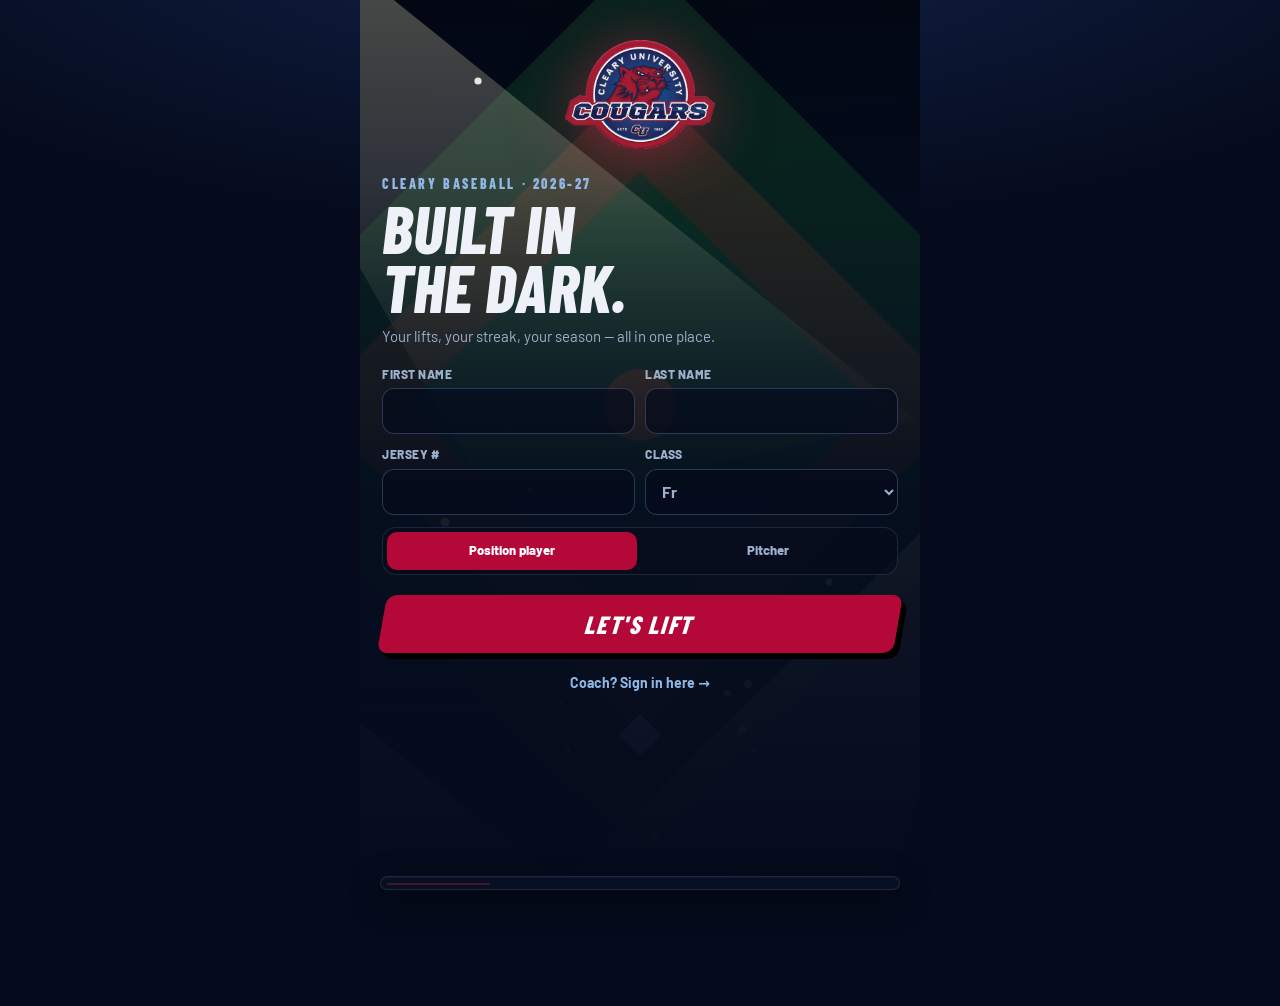
==== index.html @ 4a2410cf "Keep wall name on one line Co-Authored-By: Claude Opus 5.5 <noreply@anthropic.com> Claude-Session: h" ====
<!DOCTYPE html>
<html lang="en">
<head>
<meta charset="utf-8">
<meta name="viewport" content="width=device-width, initial-scale=1, viewport-fit=cover">
<title>Cleary Baseball · Lifting</title>
<meta name="description" content="Cleary Baseball 2026-27 lifting program: every phase, every lift, with the coach's demo videos.">
<meta name="theme-color" content="#050B1C">
<meta property="og:title" content="Cleary Baseball · 2026-27 Lifting">
<meta property="og:description" content="Every phase, every lift, with the coach's demo videos.">
<meta property="og:image" content="icons/share.png">
<link rel="manifest" href="manifest.webmanifest">
<link rel="icon" href="favicon.ico" sizes="any">
<link rel="apple-touch-icon" href="icons/apple-touch-icon.png">
<meta name="apple-mobile-web-app-capable" content="yes">
<meta name="mobile-web-app-capable" content="yes">
<meta name="apple-mobile-web-app-title" content="CU Lifting">
<meta name="apple-mobile-web-app-status-bar-style" content="black-translucent">
<link rel="preconnect" href="https://fonts.googleapis.com"><link rel="preconnect" href="https://fonts.gstatic.com" crossorigin>
<link href="https://fonts.googleapis.com/css2?family=Barlow+Condensed:ital,wght@0,600;0,700;0,800;1,700;1,800&family=Barlow:wght@500;600;700;800&family=Permanent+Marker&display=swap" rel="stylesheet">
<link rel="stylesheet" href="style.css?v=13">
</head>
<body>
<main id="main"></main>
<nav id="nav" hidden></nav>
<script src="data.js?v=13"></script>
<script src="core.js?v=13"></script>
<script src="fx.js?v=13"></script>
<script src="map.js?v=13"></script>
<script src="coach.js?v=13"></script>
<script src="gym.js?v=13"></script>
<script src="app.js?v=13"></script>
</body>
</html>
---- style.css ----
/* CU Lifting · night-game theme. Cleary navy + red, gold only for things you earned. No white backgrounds. */
:root{--bg:#050B1C;--bg2:#0A1630;--card:rgba(17,33,70,.78);--card2:rgba(27,49,95,.7);--line:rgba(140,170,230,.16);--line2:rgba(140,170,230,.28);
 --navy:#002B5C;--red:#B30838;--dkred:#7E0628;--hot:#E8274F;--gold:#F3C34A;--gold2:#E0A52E;--blue:#3A78C2;--sky:#8FB8E6;--ok:#2FB873;
 --text:#EEF2F8;--mute:#9DB0CC;--dim:#6A7FA3;--hd:"Barlow Condensed","Arial Narrow",sans-serif;--bd:Barlow,system-ui,sans-serif;--nav:76px}
*{box-sizing:border-box;-webkit-tap-highlight-color:transparent}
html{color-scheme:dark;background:var(--bg)}
body{margin:0;background:radial-gradient(120% 60% at 50% -10%,#12224A 0,var(--bg) 60%) fixed,var(--bg);color:var(--text);font:15px/1.45 var(--bd);min-height:100dvh;overscroll-behavior-y:none}
button,input,select{font:inherit;color:inherit}button{cursor:pointer;border:0;background:none;padding:0}
.ico{stroke:currentColor;fill:none;stroke-width:2;stroke-linecap:round;stroke-linejoin:round}
.map,.hscene svg,.wscene svg,.wobg svg,.tbs svg{stroke:none}
#main{max-width:560px;margin:0 auto;padding-bottom:calc(var(--nav) + 30px + env(safe-area-inset-bottom))}
.body{padding:0 16px;display:flex;flex-direction:column;gap:14px;position:relative;margin-top:-18px;z-index:2}
h1,h2,h3,h4{margin:0}
.fine{font-size:12px;color:var(--dim);margin:0}.fine.sample{text-align:center;padding:6px 0 4px}
.lead{color:var(--mute);margin:0 0 12px;font-size:14px}.lead b{color:var(--text)}.lead.dim{font-size:13px}
.linkb{color:var(--sky);font-weight:700;font-size:14px;text-align:left;padding:4px 0}.linkb.sm{font-size:13px}.linkb.danger{color:#FF6F8A;margin-top:10px}
.sec-h{display:flex;align-items:baseline;justify-content:space-between;margin-top:6px}.sec-h h2{font:800 22px var(--hd);text-transform:uppercase;letter-spacing:.5px}.sec-h small{color:var(--mute);font-weight:600}
.card{background:var(--card);border:1px solid var(--line);border-radius:18px;padding:14px;backdrop-filter:blur(8px);-webkit-backdrop-filter:blur(8px)}
.pill{display:inline-flex;align-items:center;justify-content:center;gap:6px;height:44px;padding:0 18px;border-radius:22px;background:var(--card2);border:1px solid var(--line2);font-weight:800;font-size:14px;white-space:nowrap;text-decoration:none;color:var(--text)}
.pill svg{width:18px;height:18px}.pill.gold{background:linear-gradient(180deg,#FFD976,var(--gold2));color:#1B1203;border:0;box-shadow:0 6px 18px rgba(243,195,74,.28)}
.pill.ghost{background:transparent}.pill.sm{height:34px;padding:0 13px;font-size:12.5px}.pill.wide{width:100%;margin-top:10px}
.skew{display:block;height:58px;padding:0 22px;border-radius:10px;font:italic 800 25px/1 var(--hd);letter-spacing:1.5px;text-transform:uppercase;transform:skewX(-10deg);transition:transform .1s}
.skew.white{background:#F4F6FA;color:var(--red);box-shadow:6px 6px 0 var(--dkred);flex:1}
.skew.ghostb{background:rgba(255,255,255,.12);color:#fff;font-size:17px;flex:1}
.skew.red{background:var(--red);color:#fff;box-shadow:6px 6px 0 #000;width:calc(100% - 10px);margin:8px 0}
.skew.big{width:100%;margin-top:8px;background:var(--red);color:#fff;box-shadow:6px 6px 0 #000}
.skew:active{transform:skewX(-10deg) translate(3px,3px)}
.chip{display:inline-flex;align-items:center;gap:5px;height:30px;white-space:nowrap;padding:0 11px;border-radius:15px;background:rgba(0,0,0,.32);border:1px solid rgba(255,255,255,.16);font-weight:800;font-size:12.5px}
.chip svg{width:15px;height:15px}.chip.fl{color:#FFB347}.chip.lv{color:var(--gold)}
.note{background:var(--card);border:1px solid var(--line);border-left:4px solid var(--red);border-radius:12px;padding:10px 12px;font-size:13.5px;color:var(--mute)}.note b{display:block;color:var(--text);font:700 15px var(--hd);text-transform:uppercase;letter-spacing:.4px}
.note.warn{border-left-color:var(--gold)}
/* nav */
#nav{position:fixed;left:12px;right:12px;bottom:calc(10px + env(safe-area-inset-bottom));z-index:40;display:grid;grid-template-columns:repeat(var(--n,5),1fr);max-width:520px;margin:0 auto;padding:6px;border-radius:24px;background:rgba(9,17,38,.78);backdrop-filter:blur(18px) saturate(1.3);-webkit-backdrop-filter:blur(18px) saturate(1.3);border:1px solid rgba(160,190,240,.14);box-shadow:0 10px 30px rgba(0,0,0,.55),inset 0 1px 0 rgba(255,255,255,.05)}
#nav::before{content:"";position:absolute;top:6px;bottom:6px;left:6px;width:calc((100% - 12px)/var(--n,5));transform:translateX(calc(100% * var(--i,0)));border-radius:18px;background:linear-gradient(180deg,rgba(232,39,79,.22),rgba(179,8,56,.14));border:1px solid rgba(232,39,79,.28);transition:transform .35s cubic-bezier(.3,1.3,.5,1)}
#nav button{position:relative;z-index:1;display:flex;flex-direction:column;align-items:center;gap:2px;padding:7px 0 6px;border-radius:18px;color:#7C8FB3;font-size:10.5px;font-weight:700;letter-spacing:.2px;transition:color .2s}
#nav svg{width:22px;height:22px;stroke-width:1.9;transition:transform .25s}#nav button.on{color:#fff}#nav button.on svg{color:#FF4D6D;transform:translateY(-1px)}
#nav button:active svg{transform:scale(.88)}
#nav .dot{position:absolute;top:4px;left:calc(50% + 7px);min-width:16px;height:16px;border-radius:8px;background:var(--gold);color:#1B1203;font:800 9.5px/16px var(--bd);font-style:normal;padding:0 4px;box-shadow:0 0 0 2px rgba(9,17,38,.9)}
@keyframes pulse{50%{transform:scale(1.15)}}
/* hero */
.hero{position:relative;overflow:hidden;min-height:340px;color:#fff;border-radius:0 0 28px 28px}
.hscene,.wscene,.wobg,.tbs{position:absolute;inset:0}.hscene svg,.wscene svg,.wobg svg,.tbs svg{width:100%;height:100%;display:block}
.hshade{position:absolute;inset:0;background:linear-gradient(180deg,rgba(5,11,28,.15),rgba(5,11,28,.25) 45%,rgba(5,11,28,.92))}
.hin{position:relative;padding:calc(14px + env(safe-area-inset-top)) 20px 40px;display:flex;flex-direction:column;gap:8px}
.trow{display:flex;justify-content:space-between;align-items:center}.hlogo{height:40px;filter:drop-shadow(0 2px 8px rgba(0,0,0,.6))}.hchips{display:flex;gap:6px}
.kick{margin-top:24px;font:800 14px var(--hd);letter-spacing:2.4px;text-transform:uppercase;color:#D7E0EE;text-shadow:0 1px 6px #000}
.hero h1{font:italic 800 clamp(60px,19vw,84px)/.9 var(--hd);text-transform:uppercase;letter-spacing:-.5px;text-shadow:0 4px 20px rgba(0,0,0,.6)}.hero h1.long{font-size:clamp(46px,14vw,66px)}
.hsub{font:700 16px var(--bd);color:#D7E0EE}
.hgo{display:flex;align-items:center;gap:16px;margin-top:14px;padding-left:6px}
.ring{--p:0;width:64px;height:64px;flex:none;border-radius:50%;background:conic-gradient(var(--gold) calc(var(--p)*1%),rgba(255,255,255,.22) 0);display:grid;place-items:center;position:relative;text-align:center}
.ring::before{content:"";position:absolute;inset:5px;border-radius:50%;background:#0A1630}.ring b,.ring small{position:relative;display:block}.ring b{font:800 19px/1 var(--hd)}.ring small{font:700 9px var(--bd);letter-spacing:1px;text-transform:uppercase;color:var(--mute)}
.wchips{display:flex;gap:8px}.wchip{flex:1;background:var(--card);border:1px solid var(--line);border-radius:14px;padding:9px 4px;text-align:center}
.wchip b{display:block;font:800 17px var(--hd);text-transform:uppercase}.wchip small{font-size:11.5px;color:var(--mute);font-weight:700}
.wchip.on{border-color:var(--hot);box-shadow:0 0 0 1px var(--hot),0 0 18px rgba(232,39,79,.3)}.wchip.dn small{color:var(--ok)}.wchip.ex small{color:var(--sky)}.wchip.sk{opacity:.5}
.tiles{display:grid;grid-template-columns:1fr 1.4fr;gap:10px}.tile{background:var(--card);border:1px solid var(--line);border-radius:16px;padding:12px;display:flex;flex-direction:column;gap:4px}
.tile b{font:800 30px/1 var(--hd)}.tile b.sm{font-size:20px;color:var(--gold)}.tile small{font-size:11.5px;color:var(--mute);font-weight:600}
.tile.flame{flex-direction:row;flex-wrap:wrap;align-items:center;gap:6px}.tile.flame span{color:#FF9F43;width:28px;height:28px;animation:flick 1.4s ease-in-out infinite}.tile.flame span svg{width:28px;height:28px}.tile.flame small{flex-basis:100%}
@keyframes flick{50%{transform:scale(1.1) rotate(-4deg);filter:drop-shadow(0 0 8px #FF9F43)}}
.xpbar{height:8px;border-radius:5px;background:rgba(255,255,255,.1);overflow:hidden}.xpbar i{display:block;height:100%;background:linear-gradient(90deg,var(--gold2),#FFE08A);border-radius:5px;box-shadow:0 0 10px rgba(243,195,74,.5);transition:width .8s}.xpbar.big{height:12px;margin:8px 0}
.capcall{display:flex;align-items:center;gap:14px;text-align:left;background:linear-gradient(90deg,rgba(243,195,74,.18),rgba(90,169,255,.12));border:1px solid rgba(243,195,74,.5);border-radius:18px;padding:12px 14px}
.capcall b{display:block;font:800 18px var(--hd);text-transform:uppercase;color:var(--gold)}.capcall small{color:var(--mute);font-size:12.5px}.capcall>div:nth-child(2){flex:1}.capcall svg{width:20px;height:20px;color:var(--gold)}
.mcap,.minicap{width:34px;height:54px;flex:none;position:relative;animation:bob 2.4s ease-in-out infinite}
.mcap::before,.minicap::before{content:"";position:absolute;inset:0 0 50% 0;border-radius:17px 17px 4px 4px;background:linear-gradient(110deg,rgba(160,220,255,.6),rgba(60,110,220,.4));box-shadow:inset 0 0 0 2px rgba(190,230,255,.6)}
.mcap::after,.minicap::after{content:"";position:absolute;inset:50% 0 0 0;border-radius:4px 4px 10px 10px;background:linear-gradient(180deg,#E8C273,#8a6420);box-shadow:inset 0 0 0 2px #f3d790}
@keyframes bob{50%{transform:translateY(-6px)}}
.pulse{display:flex;gap:14px;align-items:center;cursor:pointer}.pring{--p:0;width:74px;height:74px;flex:none;border-radius:50%;background:conic-gradient(var(--ok) calc(var(--p)*1%),rgba(255,255,255,.1) 0);display:grid;place-items:center;position:relative;text-align:center}
.pring::before{content:"";position:absolute;inset:6px;border-radius:50%;background:#0C1A38}.pring b,.pring small{position:relative;display:block}.pring b{font:800 26px/1 var(--hd)}.pring small{font-size:11px;color:var(--mute);font-weight:700}
.pt{flex:1;min-width:0}.pt>b{display:block;font:800 18px var(--hd);text-transform:uppercase}.pt>small{color:var(--mute);font-size:12px}
.squad{display:grid;gap:5px;margin-top:8px}.sqr{display:grid;grid-template-columns:62px 1fr 36px;gap:8px;align-items:center;font-size:12px;font-weight:700;color:var(--mute)}.sqr.mine{color:#fff}
.sqb{height:8px;border-radius:5px;background:rgba(255,255,255,.08);overflow:hidden}.sqb i{display:block;height:100%;background:var(--blue)}.sqr.mine .sqb i{background:var(--hot)}.sqr em{font-style:normal;text-align:right}
.sqn{display:block;font-size:11.5px;color:var(--gold);margin-top:5px;font-weight:700}
.why{background:linear-gradient(120deg,rgba(0,43,92,.75),rgba(27,84,133,.35));}.why b{font:800 16px var(--hd);text-transform:uppercase;letter-spacing:.4px}.why p{margin:4px 0 0;color:#C9D6EA;font-size:13.5px}
.install{display:flex;gap:12px;align-items:center}.install img{width:44px;height:44px;border-radius:11px}.install>div:nth-child(2){flex:1}.install b{display:block;font-size:14px}.install small{color:var(--mute);font-size:12px}.install .ib{display:flex;flex-direction:column;gap:6px}
/* feed */
.feed{display:flex;flex-direction:column;gap:8px}.fi{display:grid;grid-template-columns:38px 1fr;gap:10px;background:var(--card);border:1px solid var(--line);border-radius:14px;padding:10px 12px}
.fi.me{border-color:rgba(232,39,79,.5)}.fic{width:38px;height:38px;border-radius:11px;background:var(--card2);display:grid;place-items:center;font:800 15px var(--hd);color:var(--gold)}.fi.pr .fic{background:var(--red);color:#fff}
.fit{font-size:13.5px;color:#C9D6EA;line-height:1.35}.fit b{color:#fff}.fit em{font-style:normal;font:800 16px var(--hd);color:var(--gold)}.fit .up{color:var(--ok);font-weight:800;font-size:12px}.fit small{display:block;color:var(--dim);font-size:11px;margin-top:2px}
.daps{grid-column:2;display:flex;gap:6px}.daps button{display:flex;align-items:center;gap:4px;height:28px;padding:0 9px;border-radius:14px;background:rgba(255,255,255,.06);border:1px solid var(--line);font-size:14px}
.daps button i{font-style:normal;font-size:11.5px;font-weight:800;color:var(--mute)}.daps button.on{background:rgba(232,39,79,.22);border-color:var(--hot)}.daps button.on i{color:#fff}
/* overlays */
.ov{position:fixed;inset:0;z-index:100;background:rgba(2,6,16,.72);backdrop-filter:blur(5px);-webkit-backdrop-filter:blur(5px);display:flex;opacity:0;transition:opacity .25s}
.ov.on{opacity:1}.ov.bottom{align-items:flex-end;justify-content:center}.ov.center{align-items:center;justify-content:center;padding:20px;flex-direction:column}
.sheet{width:100%;max-width:560px;max-height:88dvh;display:flex;flex-direction:column;background:linear-gradient(180deg,#132650,#0A1630);border:1px solid var(--line2);border-bottom:0;border-radius:22px 22px 0 0;transform:translateY(30px);transition:transform .3s cubic-bezier(.2,1,.3,1)}
.ov.on .sheet{transform:none}.sheet.tall{max-height:94dvh}.sh{display:flex;align-items:center;justify-content:space-between;padding:16px 18px 12px;border-bottom:2px solid var(--red)}
.sh b{font:800 21px var(--hd);text-transform:uppercase;letter-spacing:.5px}.sh .x{width:34px;height:34px;border-radius:17px;background:rgba(255,255,255,.1);font-weight:800}
.sb{overflow-y:auto;padding:16px 18px calc(24px + env(safe-area-inset-bottom))}
.btn2{display:grid;grid-template-columns:1fr 1fr;gap:10px;margin:6px 0 12px}.btn2 .pill{height:52px;white-space:normal;line-height:1.1;text-align:center}
.btn3{display:flex;gap:8px;justify-content:center;margin:12px 0 6px}
.toast{position:fixed;left:50%;bottom:calc(var(--nav) + 26px + env(safe-area-inset-bottom));transform:translateX(-50%);z-index:200;background:#F4F6FA;color:#0A1630;padding:11px 18px;border-radius:24px;font-weight:700;font-size:14px;box-shadow:0 10px 30px rgba(0,0,0,.5);animation:tin .3s;max-width:92vw;text-align:center}
.woopen .toast{bottom:110px}.toast.out{opacity:0;transition:opacity .3s}.toast u{color:var(--red);cursor:pointer}
@keyframes tin{from{opacity:0;transform:translate(-50%,14px)}}
.fly{position:fixed;z-index:210;pointer-events:none;transform:translate(-50%,-50%);font:800 15px var(--hd);color:var(--gold);text-shadow:0 2px 8px #000;animation:fly 1.2s ease-out forwards}.fly.gold{font-size:20px}
@keyframes fly{0%{opacity:0;transform:translate(-50%,-20%) scale(.6)}20%{opacity:1;transform:translate(-50%,-90%) scale(1.2)}100%{opacity:0;transform:translate(-50%,-260%)}}
.conf{position:fixed;inset:0;pointer-events:none;overflow:hidden;z-index:300}.conf i{position:absolute;top:-20px;width:9px;height:15px;border-radius:2px;animation:fall linear forwards}
@keyframes fall{to{top:110%;transform:rotate(720deg)}}
/* welcome */
.welcome{position:relative;min-height:100dvh;padding:calc(30px + env(safe-area-inset-top)) 22px 30px;display:flex;flex-direction:column;overflow:hidden}
.wscene{opacity:.9}.welcome::after{content:"";position:absolute;inset:0;background:linear-gradient(180deg,rgba(5,11,28,0) 20%,rgba(5,11,28,.85) 55%,var(--bg));z-index:0}
.welcome>*:not(.wscene){position:relative;z-index:1}.wlogo{width:150px;margin:10px auto 0;filter:drop-shadow(0 6px 30px rgba(232,39,79,.5));animation:rise .9s cubic-bezier(.2,1.4,.4,1)}
@keyframes rise{from{opacity:0;transform:translateY(30px) scale(.8)}}
.wkick{margin-top:26px;font:800 14px var(--hd);letter-spacing:2.6px;text-transform:uppercase;color:var(--sky)}
.welcome h1{font:italic 800 66px/.9 var(--hd);text-transform:uppercase;margin-top:6px}.wp{color:var(--mute);margin:10px 0 18px}
.wform{display:flex;flex-direction:column;gap:12px}.frow{display:grid;grid-template-columns:1fr 1fr;gap:10px}
.wform label,.frow label,.sb label{display:flex;flex-direction:column;gap:5px;font-size:12px;font-weight:800;color:var(--mute);text-transform:uppercase;letter-spacing:.5px}
input,select{height:46px;border-radius:12px;border:1px solid var(--line2);background:rgba(5,11,28,.7);padding:0 12px;font-size:16px;font-weight:700;width:100%}
input:focus,select:focus{outline:none;border-color:var(--sky);box-shadow:0 0 0 3px rgba(143,184,230,.2)}
.seg{display:flex;gap:6px;background:rgba(5,11,28,.6);border:1px solid var(--line);border-radius:14px;padding:4px}.seg button{flex:1;height:38px;border-radius:10px;font-weight:800;font-size:13px;color:var(--mute)}.seg button.on{background:var(--red);color:#fff}
.hello{text-align:center}.hello small{font:800 16px var(--hd);letter-spacing:3px;text-transform:uppercase;color:var(--sky)}.hello b{display:block;font:italic 800 76px/.9 var(--hd);text-transform:uppercase;margin:8px 0;animation:rise .7s cubic-bezier(.2,1.4,.4,1)}.hello span{color:var(--mute);font-weight:700}
/* topbar */
.tbar{position:relative;height:150px;overflow:hidden;border-radius:0 0 26px 26px}.tbar::after{content:"";position:absolute;inset:0;background:linear-gradient(180deg,rgba(5,11,28,.2),rgba(5,11,28,.9))}
.tbi{position:absolute;left:18px;right:18px;bottom:30px;z-index:1;display:flex;align-items:center;gap:12px}.tbi img{height:36px}.tbi b{display:block;font:italic 800 34px/1 var(--hd);text-transform:uppercase}.tbi small{color:#C9D6EA;font-weight:600;font-size:13px}
/* workout */
#wo[hidden]{display:none}#wo{position:fixed;inset:0;z-index:60;background:var(--bg);display:flex;flex-direction:column;opacity:0;transform:translateY(20px);transition:opacity .25s,transform .3s}#wo.on{opacity:1;transform:none}
.woopen{overflow:hidden}.wobg{opacity:.32;pointer-events:none}.wobg::after{content:"";position:absolute;inset:0;background:linear-gradient(180deg,rgba(5,11,28,.3),var(--bg) 70%)}
.woh{position:relative;display:flex;align-items:center;gap:8px;padding:calc(10px + env(safe-area-inset-top)) 12px 8px}
.ib{width:40px;height:40px;border-radius:13px;background:rgba(255,255,255,.08);border:1px solid var(--line);display:grid;place-items:center;flex:none}.ib svg{width:20px;height:20px}.ib.on{background:var(--red);border-color:var(--red)}
.walkbtn{color:var(--gold)}.walkbtn.on{background:var(--gold);color:#1B1203;animation:pulse 1s infinite}
.wot{flex:1;min-width:0}.wot small{display:block;font-size:11px;color:var(--mute);font-weight:700;text-transform:uppercase;letter-spacing:1px}.wot b{font:800 21px/1 var(--hd);text-transform:uppercase}
.segs{position:relative;display:flex;gap:5px;padding:2px 12px 8px;overflow-x:auto;scrollbar-width:none}.segs::-webkit-scrollbar{display:none}
.sg{flex:1 0 auto;min-width:34px;height:30px;border-radius:8px;background:rgba(255,255,255,.07);border:1px solid var(--line);font:800 14px var(--hd);color:var(--mute)}
.sg.dn{background:rgba(47,184,115,.2);border-color:rgba(47,184,115,.6);color:#7FE0A8}.sg.on{background:var(--red);border-color:var(--red);color:#fff}
.ghost{position:relative;padding:0 14px 8px}.gbar{position:relative;height:8px;border-radius:5px;background:rgba(255,255,255,.08)}.gbar i{display:block;height:100%;border-radius:5px;background:linear-gradient(90deg,var(--red),var(--hot));transition:width .5s}
.gm{position:absolute;top:-4px;width:3px;height:16px;background:#fff;border-radius:2px;transform:translateX(-3px);opacity:.6}.ghost small{display:block;font-size:11.5px;color:var(--mute);margin-top:5px}.ghost b{color:#fff}.ghost em{color:var(--ok);font-style:normal;font-weight:800}
.wob{position:relative;flex:1;overflow-y:auto;padding:4px 12px;-webkit-overflow-scrolling:touch}
.stp{background:rgba(12,26,56,.82);border:1px solid var(--line);border-radius:20px;padding:14px 12px;margin-bottom:14px;animation:stpin .3s ease}@keyframes stpin{from{opacity:0;transform:translateX(16px)}}
.stp.bdone{border-color:rgba(47,184,115,.5)}
.sth{display:flex;align-items:center;gap:10px;margin-bottom:8px}.sth>div:nth-child(2){flex:1;min-width:0}.sth b{display:block;font:800 21px/1.05 var(--hd);text-transform:uppercase}.sth small{color:var(--mute);font-size:12.5px}
.let{width:38px;height:38px;border-radius:11px;background:var(--red);display:grid;place-items:center;font:800 22px var(--hd);flex:none}.let.w{background:var(--blue)}.let.r{background:#2A6B5A}
.wul{display:flex;flex-direction:column}.wur{display:flex;align-items:center;gap:10px;padding:9px 2px;border-top:1px solid var(--line)}.wur:first-child{border-top:0}
.wn{flex:1;min-width:0;cursor:pointer}.wn b{font-size:14.5px;font-weight:700}.wn small{display:block;color:var(--mute);font-size:12px}.rx{color:var(--sky);font-weight:700;font-size:12.5px;white-space:nowrap}
.cb{width:30px;height:30px;border-radius:9px;border:2px solid #34508A;display:grid;place-items:center;color:transparent;flex:none}.cb svg{width:18px;height:18px;stroke-width:3}
.wur.on .cb{background:var(--ok);border-color:var(--ok);color:#fff}.wur.on .wn b{color:var(--dim);text-decoration:line-through}
.vb{width:36px;height:36px;border-radius:10px;background:var(--gold);color:#1B1203;display:grid;place-items:center;flex:none;text-decoration:none;font-size:16px}.vb svg{width:15px;height:15px}.vb.ph{background:var(--card2);color:#fff}
.hint{font-size:12.5px;color:var(--sky);font-weight:700;background:rgba(58,120,194,.14);border-radius:10px;padding:7px 10px;margin:6px 0}
.amrap{display:grid;grid-template-columns:1fr auto;gap:8px 10px;align-items:center;background:rgba(243,195,74,.08);border:1px solid rgba(243,195,74,.3);border-radius:12px;padding:10px;margin:6px 0}.amrap b{display:block;color:var(--gold);font:800 16px var(--hd);text-transform:uppercase}.amrap small{color:var(--mute);font-size:12px}
.amrap label{grid-column:1/-1;flex-direction:row;align-items:center;gap:10px}.amrap input{width:90px;height:40px;text-align:center}
.ex{position:relative;padding:12px 2px;border-top:1px solid var(--line);overflow:hidden}.ex:first-of-type{border-top:0}.ex.orx{border-top:1px dashed #34508A}
.orl{text-align:center;font:800 13px var(--hd);letter-spacing:2px;color:var(--gold);margin:-4px 0 6px}
.exh{display:flex;gap:8px;align-items:flex-start}.tag{font:800 15px var(--hd);color:var(--hot);min-width:26px;padding-top:2px}.nm{flex:1;font-weight:800;font-size:16px;line-height:1.2}.nm small{display:block;font:700 15px var(--hd);color:var(--sky);margin-top:2px;letter-spacing:.2px}
.exb{display:flex;gap:6px}
.ld,.cue,.opt,.wk{font-size:12.5px;margin:6px 0 0 34px}.ld{color:var(--mute)}.ld b{color:var(--text)}.cue{color:#FF8AA0;font-weight:700}.opt{color:var(--mute)}.opt b{color:#FF8AA0}
.wk{font-weight:700;background:rgba(243,195,74,.12);color:var(--gold);border-radius:8px;padding:5px 9px}
.vars{display:flex;flex-wrap:wrap;gap:6px;margin:8px 0 0 34px;align-items:center}.vars small{flex-basis:100%;font-size:11.5px;color:var(--mute);font-weight:700}
.vars button{height:30px;padding:0 11px;border-radius:15px;border:1px solid var(--line2);font-size:12.5px;font-weight:700}.vars button.on{background:var(--blue);border-color:var(--blue)}
.sets{display:grid;gap:6px;margin:10px 0 0 34px}
.srow{display:grid;grid-template-columns:46px 1fr auto 44px;align-items:center;gap:8px;padding:5px 5px 5px 9px;border-radius:12px;background:rgba(27,49,95,.55);border:1px solid transparent;transition:background .2s}
.srow.done{background:rgba(47,184,115,.15);border-color:rgba(47,184,115,.5)}.srow.warm .sl{color:var(--gold)}.srow.optset{border:1px dashed #34508A;background:transparent}
.sl{font:800 12px var(--bd);color:var(--mute);text-transform:uppercase}.sl i{display:block;font:600 9.5px var(--bd);font-style:normal;text-transform:none;color:var(--dim)}
.tg{font:800 17px/1 var(--hd);white-space:nowrap;overflow:hidden;text-overflow:ellipsis}.tg small{display:block;font:600 10.5px/1.15 var(--bd);color:var(--dim);margin-top:2px;white-space:normal}
.ins{display:flex;gap:5px;align-items:center}.f{position:relative;display:block}.f input{width:74px;height:42px;padding:0 20px 0 6px;text-align:center;font-size:17px;border-radius:10px}
.f span{position:absolute;right:7px;top:50%;transform:translateY(-50%);font-size:10.5px;color:var(--dim);pointer-events:none;font-weight:700}.f.reps input{width:56px;padding:0 4px}
.f input::placeholder{color:#5D73A0;font-weight:600;font-size:14px}
.tbtn{width:36px;height:42px;border-radius:10px;background:var(--gold);color:#1B1203;font-weight:800}
.ck{width:44px;height:44px;border-radius:12px;border:2px solid #34508A;display:grid;place-items:center;color:transparent;justify-self:end;transition:transform .1s}.ck svg{width:24px;height:24px;stroke-width:3}
.ck:active{transform:scale(.9)}.srow.done .ck{background:var(--ok);border-color:var(--ok);color:#fff;animation:ckpop .35s cubic-bezier(.2,1.8,.4,1)}@keyframes ckpop{from{transform:scale(.6)}}
.sug{grid-column:2/-1;font-size:11.5px;color:var(--mute);margin-top:-1px}.sug b{color:#fff}.tryb{height:24px;padding:0 9px;border-radius:12px;background:rgba(243,195,74,.18);color:var(--gold);font-weight:800;font-size:11.5px;border:1px solid rgba(243,195,74,.5)}.tryb.ghost{background:transparent;color:var(--sky);border-color:var(--line2)}
.exf{display:flex;gap:10px;align-items:center;margin:8px 0 0 34px}.note-in{height:36px;font-size:13px;font-weight:500;border-style:dashed;flex:1}
.hurt{margin:10px 0 0 34px;font-size:13px;color:var(--sky);background:rgba(58,120,194,.14);border-radius:10px;padding:8px 10px}
.bigstamp{position:absolute;left:50%;top:50%;z-index:3;pointer-events:none;transform:translate(-50%,-50%) rotate(-13deg);font:800 clamp(56px,18vw,96px)/1 var(--hd);letter-spacing:6px;color:rgba(47,184,115,.95);border:7px solid rgba(47,184,115,.95);border-radius:16px;padding:4px 24px 8px;animation:slam .6s cubic-bezier(.2,1.5,.4,1);transition:opacity .6s,color .6s,border-color .6s}
.bigstamp.rest{color:rgba(47,184,115,.25);border-color:rgba(47,184,115,.25)}
.ex.exdone:not(:has(.bigstamp))::after{content:"DONE";position:absolute;right:6px;top:8px;font:800 13px var(--hd);letter-spacing:2px;color:var(--ok);border:2px solid var(--ok);border-radius:5px;padding:0 6px;transform:rotate(-8deg)}
@keyframes slam{0%{transform:translate(-50%,-50%) rotate(-13deg) scale(3);opacity:0}45%{transform:translate(-50%,-50%) rotate(-13deg) scale(.92);opacity:1}100%{transform:translate(-50%,-50%) rotate(-13deg) scale(1)}}
.wonav{display:flex;justify-content:space-between;gap:10px;margin:4px 0 14px}.wonav .pill.gold{flex:1;max-width:72%}
.fin{text-align:center;padding:26px 16px}.fin-big{font:italic 800 96px/1 var(--hd)}.fin-big small{font-size:40px}.fin p{color:var(--mute)}
#rest{position:absolute;left:10px;right:10px;bottom:calc(10px + env(safe-area-inset-bottom));z-index:5}
.restbar{display:flex;align-items:center;gap:8px;background:linear-gradient(90deg,var(--red),#8B0630);border-radius:18px;padding:9px 10px;box-shadow:0 10px 30px rgba(0,0,0,.5);animation:restin .3s}@keyframes restin{from{opacity:0;transform:translateY(14px)}}
.restbar.go{background:linear-gradient(90deg,#1E8A55,var(--ok));animation:pulse 1s infinite}
.rring{--p:100;width:54px;height:54px;flex:none;border-radius:50%;background:conic-gradient(#fff calc(var(--p)*1%),rgba(255,255,255,.25) 0);display:grid;place-items:center;position:relative}
.rring::before{content:"";position:absolute;inset:4px;border-radius:50%;background:#6B0424}.restbar.go .rring::before{background:#1E8A55}.rring b{position:relative;font:800 17px var(--hd);font-variant-numeric:tabular-nums}
.rl{flex:1}.rl b{display:block;font:800 16px var(--hd);text-transform:uppercase}.rl small{font-size:11px;opacity:.8}
.restbar button{height:38px;padding:0 10px;border-radius:10px;background:rgba(255,255,255,.16);font-weight:800;font-size:13px}
/* PR + celebrations */
.prov{background:radial-gradient(circle at 50% 45%,rgba(0,43,92,.92),rgba(2,6,16,.96) 70%)}
.prburst{position:relative;text-align:center;display:flex;flex-direction:column;align-items:center;gap:4px;animation:rise .6s cubic-bezier(.2,1.5,.4,1)}
.prrays{position:absolute;left:50%;top:80px;width:560px;height:560px;margin:-280px 0 0 -280px;background:repeating-conic-gradient(from 0deg,rgba(243,195,74,.2) 0 8deg,transparent 8deg 20deg);border-radius:50%;-webkit-mask:radial-gradient(circle,#000,transparent 65%);mask:radial-gradient(circle,#000,transparent 65%);animation:spin 14s linear infinite;z-index:-1}
@keyframes spin{to{transform:rotate(360deg)}}
.prburst img{width:210px;filter:drop-shadow(0 0 30px rgba(232,39,79,.7))}.prtxt{margin-top:-70px;margin-left:150px;font:italic 800 110px/1 var(--hd);color:#fff;-webkit-text-stroke:9px var(--red);paint-order:stroke fill;text-shadow:0 7px 0 #001A3D;transform:rotate(-9deg)}
.prl{font:800 20px var(--hd);letter-spacing:3px;text-transform:uppercase;color:#FF8AA0;margin-top:10px}.prn{font-weight:800;font-size:17px}.prw{font:italic 800 64px/1 var(--hd);color:var(--gold)}.prw small{font-size:26px}.pru{color:var(--ok);font-weight:800;margin-bottom:12px}
.prburst .pill{width:220px;margin-top:6px}
.lights{background:#01030A}.stadium{position:relative;width:100%;max-width:440px;height:100%;max-height:760px;display:flex;align-items:flex-end;justify-content:center}
.beams{position:absolute;inset:0;background:radial-gradient(60% 40% at 12% 12%,rgba(255,246,208,.35),transparent 70%),radial-gradient(60% 40% at 88% 12%,rgba(255,246,208,.35),transparent 70%);opacity:0;animation:beams .3s 1.1s forwards}
@keyframes beams{to{opacity:1}}
.tower{position:absolute;top:4%;display:flex;flex-direction:column;align-items:center}.t0{left:2%}.t1{left:24%;top:10%;transform:scale(.7)}.t2{right:24%;top:10%;transform:scale(.7)}.t3{right:2%}
.bank{display:grid;grid-template-columns:repeat(4,16px);gap:5px;padding:7px;background:#121A30;border-radius:6px;border:1px solid #26324F}.bank i{width:16px;height:16px;border-radius:50%;background:#2A3350;animation:bulb .9s steps(1) forwards}
.bank i:nth-child(3n){animation-delay:.25s}.bank i:nth-child(3n+1){animation-delay:.55s}.bank i:nth-child(3n+2){animation-delay:.8s}
@keyframes bulb{0%{background:#2A3350}30%{background:#FFF6D0;box-shadow:0 0 14px #FFF6D0}45%{background:#2A3350;box-shadow:none}70%,100%{background:#FFF9E4;box-shadow:0 0 18px 3px #FFF6D0}}
.pole{width:7px;height:180px;background:linear-gradient(180deg,#2A3350,#0A1020)}
.sboard{position:relative;width:100%;margin-bottom:6%;background:#0B1226;border:3px solid #26324F;border-radius:16px;padding:16px;box-shadow:0 0 0 6px #050912,0 30px 60px rgba(0,0,0,.6);opacity:0;transform:translateY(40px);animation:sbin .6s 1.2s cubic-bezier(.2,1.3,.4,1) forwards}
@keyframes sbin{to{opacity:1;transform:none}}
.sbh{text-align:center;font:800 26px var(--hd);letter-spacing:4px;color:var(--gold)}.sbh span{color:var(--hot)}
.sbrow{display:grid;grid-template-columns:repeat(3,1fr);gap:8px;margin-top:12px}.sbrow.two{grid-template-columns:1fr 1fr}
.sbrow div{background:#050A18;border:1px solid #1D2A4A;border-radius:10px;padding:10px 4px;text-align:center}.sbrow b{display:block;font:800 30px/1 var(--hd);color:#FFE08A;text-shadow:0 0 12px rgba(255,224,138,.6);font-variant-numeric:tabular-nums}
.sbrow span{font-size:11px;color:var(--mute);font-weight:700;text-transform:uppercase;letter-spacing:.5px}.sbghost{text-align:center;margin-top:10px;font-weight:800;color:var(--ok)}.sbghost.short{color:#FF8AA0}
.sbbtns{display:grid;grid-template-columns:1fr 1fr;gap:10px;margin-top:14px}
.lvup{text-align:center;position:relative;padding:40px}.lvring{position:absolute;inset:0;margin:auto;width:220px;height:220px;border-radius:50%;border:4px solid var(--gold);box-shadow:0 0 40px var(--gold);animation:lvr 1.4s ease-out infinite}
@keyframes lvr{from{transform:scale(.5);opacity:1}to{transform:scale(1.4);opacity:0}}
.lvup small{display:block;font:800 18px var(--hd);letter-spacing:3px;text-transform:uppercase;color:var(--sky)}.lvup b{display:block;font:italic 800 60px/1 var(--hd);text-transform:uppercase;color:var(--gold);margin:10px 0 20px;animation:rise .6s cubic-bezier(.2,1.5,.4,1)}
.hold{text-align:center;display:flex;flex-direction:column;gap:12px;align-items:center}.hring{width:220px;height:220px;border-radius:50%;border:6px solid var(--gold);display:flex;flex-direction:column;justify-content:center;box-shadow:0 0 40px rgba(243,195,74,.3)}
.hring b{font:800 88px/1 var(--hd);font-variant-numeric:tabular-nums}.hring small{color:var(--mute);font-weight:700}.hold .pill{width:220px}
.cineov{background:radial-gradient(circle at 50% 40%,#3A2A08,#020610 70%)}.cine{position:relative;text-align:center;max-width:380px}
.crays{position:absolute;left:50%;top:60px;width:600px;height:600px;margin:-300px 0 0 -300px;background:repeating-conic-gradient(rgba(243,195,74,.25) 0 6deg,transparent 6deg 15deg);border-radius:50%;-webkit-mask:radial-gradient(circle,#000,transparent 65%);mask:radial-gradient(circle,#000,transparent 65%);animation:spin 16s linear infinite;z-index:-1}
.ctro{width:130px;height:130px;margin:0 auto;color:var(--gold);animation:rise 1s cubic-bezier(.2,1.5,.4,1)}.ctro svg{width:130px;height:130px;stroke-width:1.6;filter:drop-shadow(0 0 20px var(--gold))}
.cine small{font:800 16px var(--hd);letter-spacing:3px;text-transform:uppercase;color:var(--sky)}.cine h2{font:italic 800 48px/1 var(--hd);text-transform:uppercase;color:var(--gold);margin:6px 0}.cine p{color:#D7E0EE}
.cedi{background:rgba(243,195,74,.12);border:1px solid rgba(243,195,74,.5);border-radius:12px;padding:10px;margin:12px 0;color:var(--gold)}
/* map */
.v-season{padding-bottom:0!important}
.maphud{position:sticky;top:0;z-index:5;display:flex;gap:14px;align-items:center;padding:calc(10px + env(safe-area-inset-top)) 16px 12px;background:linear-gradient(180deg,rgba(5,11,28,.97) 70%,rgba(5,11,28,0))}
.maphud small{display:block;font-size:11px;color:var(--mute);font-weight:700;text-transform:uppercase;letter-spacing:1px}.maphud b{font:800 22px/1 var(--hd);text-transform:uppercase}.mh2{flex:1}
.mbar{height:10px;border-radius:5px;background:rgba(255,255,255,.1);overflow:hidden;margin-bottom:5px}.mbar i{display:block;height:100%;background:linear-gradient(90deg,#E0884A,var(--gold),var(--hot),#9B7BFF);border-radius:5px}
#mapscroll{height:calc(100dvh - 72px - var(--nav) - env(safe-area-inset-bottom) - env(safe-area-inset-top));overflow-y:auto;margin-top:-10px;-webkit-overflow-scrolling:touch}
.map{display:block;width:100%;height:auto}
.road,.roadedge,.roadline,.lit,.litflow,.aur,.mring,.halo,.pprog{fill:none}.road{stroke:#0A1222;stroke-width:26}.roadedge{stroke:rgba(255,255,255,.12);stroke-width:30;stroke-dasharray:1 0;opacity:.5;mix-blend-mode:overlay}.roadline{stroke:rgba(255,255,255,.22);stroke-width:2;stroke-dasharray:6 10}
.lit{stroke:var(--gold);stroke-width:8;filter:url(#glow)}.litflow{stroke:#FFF3C4;stroke-width:2;stroke-dasharray:2 8;animation:flow 1.6s linear infinite}@keyframes flow{to{stroke-dashoffset:-20}}
.star{animation:tw 3s ease-in-out infinite;animation-delay:var(--d)}@keyframes tw{50%{opacity:.15}}
.leaf{animation:leaf 9s linear infinite;animation-delay:var(--d)}@keyframes leaf{from{transform:translate(var(--x),var(--y0)) rotate(0)}to{transform:translate(calc(var(--x) + 60px),var(--y1)) rotate(540deg)}}
.flake{animation:snow var(--dur) linear infinite;animation-delay:var(--d)}@keyframes snow{from{transform:translate(var(--x),var(--y0))}to{transform:translate(calc(var(--x) - 30px),var(--y1))}}
.aur{animation:aur 6s ease-in-out infinite alternate}.a2{animation-delay:-3s}@keyframes aur{from{opacity:.15;transform:translateX(-10px)}to{opacity:.45;transform:translateX(10px)}}
.bolt{opacity:0;animation:bolt 7s infinite}.b1{animation-delay:2.3s}.b2{animation-delay:4.6s}@keyframes bolt{0%,92%,100%{opacity:0}93%,95%{opacity:1}94%{opacity:.3}}
.flash{opacity:0;animation:flash 7s infinite}@keyframes flash{0%,92%,100%{opacity:0}93%{opacity:.18}95%{opacity:.06}}
.glowwin{animation:gw 3s ease-in-out infinite}@keyframes gw{50%{fill:#FFE08A}}
.bulb{fill:#2A3350}.ltower.on .bulb{fill:#FFF6D0;animation:bl .9s steps(1) both;animation-delay:var(--k)}@keyframes bl{0%{fill:#2A3350}40%{fill:#FFF6D0}55%{fill:#2A3350}70%{fill:#FFF6D0}}
.fw{opacity:0;animation:fw 4.4s infinite;animation-delay:var(--d);transform-box:fill-box}@keyframes fw{0%{opacity:0;scale:.2}10%{opacity:1}35%{opacity:0;scale:1.2}100%{opacity:0}}
.mtxt{font:800 13px var(--hd);fill:#FFE08A;letter-spacing:1.5px}.mtxt.sm{font-size:9px;fill:#C9D6EA}.mtxt.gold{fill:var(--hot)}
.zlabel{font:italic 800 17px var(--hd);fill:rgba(255,255,255,.28);letter-spacing:2px}
.medal{cursor:pointer}.mring{fill:none;stroke:rgba(243,195,74,.45);stroke-width:2;stroke-dasharray:4 4}.medal.cur .mring{stroke:var(--hot);stroke-dasharray:none;stroke-width:3;animation:mr 2s ease-in-out infinite}@keyframes mr{50%{stroke-width:7;stroke-opacity:.4}}
.medal.won .mring{stroke:var(--gold);stroke-dasharray:none;filter:url(#glow)}.medal.fut{opacity:.55}
.mnum{font:800 22px var(--hd);fill:#3B2604}.medal.fut .mnum{font-size:16px}.msub{font:800 8px var(--bd);fill:#3B2604;letter-spacing:1px}.medal.fut .msub{fill:#8EA3C8}
.mname{font:800 13px var(--hd);fill:#fff;letter-spacing:1.2px;paint-order:stroke;stroke:#050B1C;stroke-width:4px}
.pin{cursor:pointer}.pc{fill:#101A33;stroke:rgba(255,255,255,.3);stroke-width:2.5}.pn{font:800 14px var(--hd);fill:#8EA3C8;pointer-events:none}
.pin.done .pc{fill:var(--gold);stroke:#FFF3C4;filter:url(#glow)}.pin.done .pn{fill:#2A1A02}.pin.cur .pc{fill:var(--red);stroke:#fff}.pin.cur .pn{fill:#fff}
.pin.miss .pc{stroke:rgba(255,255,255,.18);stroke-dasharray:3 3}.pin.fut .pc{opacity:.75}.pprog{fill:none;stroke:var(--gold);stroke-width:3.5;transform:rotate(-90deg)}
.halo{fill:none;stroke:var(--hot);stroke-width:3;animation:halo 1.6s ease-out infinite;transform-box:fill-box;transform-origin:center}@keyframes halo{from{opacity:1;scale:.7}to{opacity:0;scale:1.6}}
.pcap{animation:bob 2s ease-in-out infinite;filter:url(#glow)}
.youbob{animation:bob 1.6s ease-in-out infinite;filter:drop-shadow(0 4px 6px rgba(0,0,0,.6))}.younum{font:800 11px var(--hd);fill:#fff;letter-spacing:1px}.youtag{fill:var(--red)}
.fglow{animation:pulse 2s infinite;transform-box:fill-box;transform-origin:center}
.drow{display:flex;align-items:center;gap:10px;width:100%;padding:14px 4px;border-bottom:1px solid var(--line);text-align:left}.drow b{flex:1;font-size:15px}.drow span{color:var(--mute);font-weight:700;font-size:13px}.drow.dn span{color:var(--ok)}.drow svg{width:18px;height:18px;color:var(--dim)}.drow:disabled{opacity:.45}
.sb .pill.gold{width:100%;margin-top:14px}
.phs{display:flex;gap:14px;align-items:center;margin-bottom:12px}.phtro{width:64px;height:64px;border-radius:16px;background:var(--card2);display:grid;place-items:center;font:800 28px var(--hd);flex:none}.phtro svg{width:34px;height:34px}.phs.won .phtro{background:linear-gradient(180deg,#FFE08A,var(--gold2));color:#3B2604}
.phs b{font:800 20px var(--hd);text-transform:uppercase}.phs small{display:block;color:var(--mute);font-size:12.5px}
/* capsule */
.capov{background:radial-gradient(circle at 50% 45%,#12224A,#01030A 70%)}
.capstage{position:relative;width:300px;height:470px;display:flex;flex-direction:column;align-items:center;justify-content:center;cursor:pointer}
.cglow{position:absolute;top:40px;width:320px;height:320px;border-radius:50%;background:radial-gradient(circle,var(--gl),transparent 65%);opacity:0;transition:opacity .6s,transform .6s}
.crays2{position:absolute;top:-60px;width:520px;height:520px;background:repeating-conic-gradient(rgba(255,215,110,.25) 0 8deg,transparent 8deg 20deg);border-radius:50%;-webkit-mask:radial-gradient(circle,#000,transparent 65%);mask:radial-gradient(circle,#000,transparent 65%);animation:spin 14s linear infinite;opacity:0;transition:opacity .6s}
.capstage.open .cglow{opacity:.8;transform:scale(1.15)}.capstage.open .crays2{opacity:1}
.capsule{position:relative;width:150px;height:230px;margin-top:-40px}.capstage.shake .capsule{animation:shake .5s ease-in-out 2}@keyframes shake{25%{transform:rotate(-8deg)}75%{transform:rotate(8deg)}}
.capsule .top,.capsule .bot{position:absolute;left:0;right:0;transition:transform .7s cubic-bezier(.5,-.4,.3,1.4),opacity .7s}
.capsule .top{top:0;height:118px;border-radius:75px 75px 10px 10px;background:linear-gradient(110deg,rgba(160,220,255,.4),rgba(60,110,220,.3) 60%,rgba(255,255,255,.2));box-shadow:inset 0 0 0 3px rgba(190,230,255,.55),inset -16px 0 30px rgba(255,255,255,.12)}
.capsule .bot{bottom:0;height:120px;border-radius:10px 10px 30px 30px;background:linear-gradient(180deg,#E8C273,#8a6420);box-shadow:inset 0 0 0 3px #f3d790,inset 0 -18px 20px rgba(0,0,0,.35)}
.capsule .band{position:absolute;left:-6px;right:-6px;top:110px;height:16px;border-radius:5px;background:linear-gradient(180deg,#fff0c0,#b4892b);z-index:2;transition:opacity .3s}
.odo{position:absolute;left:0;right:0;top:22px;display:flex;justify-content:center;gap:4px}.odo span{width:30px;height:44px;border-radius:5px;background:#0b0f1c;box-shadow:inset 0 0 0 1px #6b5426;display:grid;place-items:center;font:800 32px var(--hd);color:var(--gold);text-shadow:0 0 8px rgba(242,193,78,.8)}
.capstage.open .top{transform:translateY(-160px) rotate(-18deg);opacity:0}.capstage.open .bot{transform:translateY(180px);opacity:0}.capstage.open .band{opacity:0}
.capcard{position:absolute;top:50px;opacity:0;transform:scale(.2) rotate(-12deg);transition:transform .9s .25s cubic-bezier(.2,1.4,.4,1),opacity .4s .25s}.capstage.open .capcard{opacity:1;transform:none}
.ccr{width:210px;height:280px;border-radius:18px;background:linear-gradient(160deg,#1b2448,#0b1022);box-shadow:0 0 0 3px var(--rc),0 0 40px var(--rc);display:flex;flex-direction:column;align-items:center;justify-content:center;gap:8px;text-align:center;padding:16px}
.ccr small{font:800 13px var(--hd);letter-spacing:3px;text-transform:uppercase;color:var(--rc)}.cci{font-size:64px;color:var(--rc);line-height:1}.ccr b{font:800 26px/1 var(--hd);text-transform:uppercase}.ccr span{font-size:12px;color:var(--mute)}
.capban{position:absolute;top:0;padding:6px 16px;border-radius:8px;background:linear-gradient(180deg,#ffe08a,#c8901e);color:#2a1a04;font:800 20px var(--hd);letter-spacing:3px}
.capmsg{position:absolute;bottom:40px;font:800 18px var(--hd);letter-spacing:3px;text-transform:uppercase;color:var(--gold);animation:pulse 1.4s infinite}
.capdone{position:absolute;bottom:0;opacity:0;pointer-events:none;transition:opacity .4s 1.2s}.capstage.open .capdone{opacity:1;pointer-events:auto}
/* team */
.goal .gh b{font:800 18px var(--hd);text-transform:uppercase}.goal .gh small{display:block;color:var(--mute);font-size:12px}
.gm{position:relative;height:18px;border-radius:10px;background:rgba(255,255,255,.08);margin:12px 0 6px;overflow:hidden}.gfill{height:100%;background:linear-gradient(90deg,var(--red),var(--hot),var(--gold));border-radius:10px;box-shadow:0 0 16px rgba(232,39,79,.5)}
.gm i{position:absolute;top:0;bottom:0;width:2px;background:rgba(255,255,255,.3)}.gm i.hit{background:#fff}.gn{display:flex;justify-content:space-between;color:var(--mute);font-weight:700}.gn b{color:#fff;font:800 22px var(--hd)}
.board{display:flex;flex-direction:column;gap:6px}.br{display:grid;grid-template-columns:30px 1fr auto auto;gap:10px;align-items:center;background:var(--card);border:1px solid var(--line);border-radius:12px;padding:9px 12px}
.br .bi{font:800 18px var(--hd);color:var(--mute)}.br:nth-child(1) .bi{color:var(--gold)}.br small{color:var(--dim);font-size:11px;font-weight:700}.br em{font:800 18px var(--hd);font-style:normal}.br.me{border-color:var(--hot);background:rgba(179,8,56,.2)}
/* trophies */
.vault{text-align:center;background:radial-gradient(120% 80% at 50% 0,#22306a,rgba(13,20,48,.9) 70%)}.vault .shelf{display:flex;justify-content:center;gap:12px;min-height:80px;align-items:flex-end;margin-bottom:8px}
.minicap{animation-delay:calc(var(--i)*.3s)}.vempty{color:var(--dim);font-weight:700;align-self:center}.vault b{display:block;font:800 22px var(--hd);text-transform:uppercase}.vault small{color:var(--mute);font-size:12.5px}
.coll{display:grid;grid-template-columns:1fr 1fr;gap:8px}.cl{background:var(--card);border:1px solid var(--line);border-radius:14px;padding:10px;text-align:left}.cl i{font-style:normal;font-size:22px}.cl b{display:block;font-size:13.5px}.cl small{color:var(--dim);font-size:11px}
.cl.r-r{border-color:rgba(180,140,255,.5)}.cl.r-r i{color:#B48CFF}.cl.r-l{border-color:rgba(255,201,74,.6);box-shadow:0 0 16px rgba(255,201,74,.2)}.cl.r-l i{color:var(--gold)}.cl.r-c i{color:#5AA9FF}.cl.eq{background:rgba(179,8,56,.22);border-color:var(--hot)}
.hof{border-radius:22px;background:radial-gradient(130% 60% at 50% 0,#2a2342 0,#0e0c1a 60%);border:1px solid rgba(242,193,78,.2);padding:16px 12px}
.dome{text-align:center;padding-bottom:12px}.arch{width:150px;height:75px;margin:0 auto;border-radius:75px 75px 0 0;background:repeating-conic-gradient(from 270deg at 50% 100%,rgba(242,193,78,.25) 0 6deg,transparent 6deg 15deg);box-shadow:inset 0 0 0 2px rgba(242,193,78,.4)}
.dome h2{font:800 26px var(--hd);letter-spacing:2px;text-transform:uppercase;color:#F1DCA6;margin-top:8px}.dome p{font-size:12px;color:#B8AB8C;margin:2px 0 0}
.plaques{display:grid;grid-template-columns:1fr 1fr;gap:10px;margin-bottom:10px}
.plq{background:linear-gradient(180deg,#5A4220,#2E200E);border:2px solid #C9A050;border-radius:10px;padding:10px;text-align:center;box-shadow:inset 0 0 0 3px #2E200E,0 6px 14px rgba(0,0,0,.4)}
.plq small{display:block;font:800 12px/1.15 var(--hd);text-transform:uppercase;color:#F1DCA6;letter-spacing:.5px;min-height:28px}.plq b{display:block;font:800 30px var(--hd);color:#FFE7A8}.plq b i{font-size:13px;font-style:normal}.plq b.q{opacity:.4}
.plq span{font-size:11px;color:#D8C08A}.plq em{display:block;font-style:normal;font-size:10.5px;color:#FF9F43;font-weight:800;margin-top:3px}.plq.empty{background:linear-gradient(180deg,#2B2440,#1A1528);border-color:#4D4470;box-shadow:none}.plq.empty small{color:#A99F86}.plq.empty span{color:#8A8098}
.shelf2{display:grid;grid-template-columns:repeat(5,1fr);gap:8px}.tro{position:relative;height:70px;border-radius:12px;background:var(--card);border:1px solid var(--line);display:flex;flex-direction:column;align-items:center;justify-content:center;overflow:hidden;color:var(--dim)}
.tro svg{width:26px;height:26px;position:relative;z-index:1}.tro b{position:relative;z-index:1;font:800 14px var(--hd)}.tro i{position:absolute;left:0;right:0;bottom:0;background:rgba(243,195,74,.15)}
.tro.won{background:linear-gradient(180deg,#FFE08A,var(--gold2));color:#3B2604;border:0;box-shadow:0 0 16px rgba(243,195,74,.4)}
.mils{display:grid;grid-template-columns:1fr 1fr;gap:6px}.mil{display:flex;gap:8px;align-items:center;background:var(--card);border:1px solid var(--line);border-radius:10px;padding:8px 10px;font-size:13px;color:var(--dim);font-weight:700}.mil i{font-style:normal}.mil.ok{color:#fff;border-color:rgba(243,195,74,.45)}.mil.ok i{color:var(--gold)}
.prl{display:flex;flex-direction:column;gap:6px}.pri{display:grid;grid-template-columns:1fr auto auto;gap:4px 10px;align-items:center;background:var(--card);border:1px solid var(--line);border-left:4px solid var(--red);border-radius:12px;padding:9px 12px}
.pri b{font-size:14px}.pri small{grid-column:1;color:var(--dim);font-size:11.5px}.pri em{grid-row:1/3;grid-column:2;font:800 24px var(--hd);font-style:normal;color:var(--gold)}.pri em i{font-size:11px;font-style:normal}.pri span{grid-row:1/3;color:var(--ok);font-weight:800;font-size:12px}
/* player card */
.mycard,.cprev{display:flex;justify-content:center;padding:6px 0;perspective:900px}
.pcard{--rc:#6A7FA3;--rx:0deg;--ry:0deg;--gx:50%;--gy:30%;position:relative;width:250px;aspect-ratio:5/7;border-radius:18px;transform:rotateX(var(--rx)) rotateY(var(--ry));transition:transform .15s;box-shadow:0 0 0 3px var(--rc),0 0 0 6px #0b1022,0 18px 40px rgba(0,0,0,.6),0 0 30px color-mix(in srgb,var(--rc) 45%,transparent);overflow:hidden;background:linear-gradient(160deg,#1b2448,#0b1022)}
.pcard.r-rare{--rc:#3A78C2}.pcard.r-foil{--rc:#F3C34A}.pcard.r-leg{--rc:#E8274F}
.pcard.fr-navy{background:linear-gradient(160deg,#16315F,#071430)}.pcard.fr-crim{background:linear-gradient(160deg,#5A0F28,#1B0610)}.pcard.fr-night{background:linear-gradient(160deg,#0B0F1F,#000)}.pcard.fr-ice{background:linear-gradient(160deg,#2B4E78,#0B1A33)}.pcard.fr-gold{background:linear-gradient(160deg,#6A4A10,#1E1404)}.pcard.fr-claw{background:repeating-linear-gradient(115deg,#2A0A1A 0 14px,#3D0E26 14px 20px)}
.pcin{position:relative;height:100%;padding:12px;display:flex;flex-direction:column}
.pctop{display:flex;justify-content:space-between;align-items:flex-start;position:absolute;left:12px;right:12px;top:12px;z-index:2}.ovr b{display:block;font:italic 800 44px/.9 var(--hd);color:var(--rc);text-shadow:0 2px 8px #000}.ovr small{font-weight:800;font-size:11px;color:var(--rc)}
.rar{font:800 10px var(--bd);letter-spacing:1.5px;text-transform:uppercase;background:var(--rc);color:#0b0f1c;border-radius:5px;padding:3px 7px}
.pcph{height:48%;border-radius:12px;overflow:hidden;background:radial-gradient(circle at 50% 30%,#1B315F,#07122A);display:grid;place-items:center}.pcph img{width:100%;height:100%;object-fit:cover}.pcph img.lg{width:70%;height:auto;object-fit:contain;opacity:.9}
.pcn{font:italic 800 26px/1 var(--hd);text-transform:uppercase;margin-top:8px}.pcs{font-size:11px;color:var(--mute);font-weight:700}.pct{font:800 11px var(--hd);letter-spacing:1.5px;text-transform:uppercase;color:var(--gold)}
.pcr{display:grid;grid-template-columns:repeat(5,1fr);margin-top:auto;text-align:center}.pcr b{display:block;font:800 22px/1 var(--hd)}.pcr small{font-size:9px;font-weight:800;color:var(--mute)}
.pce{font:800 10px var(--bd);letter-spacing:1.5px;text-transform:uppercase;color:var(--rc);margin-top:6px}
.shine{position:absolute;inset:0;pointer-events:none;mix-blend-mode:color-dodge;opacity:.12;background:linear-gradient(115deg,transparent 30%,rgba(255,80,200,.5) 42%,rgba(90,220,255,.5) 50%,rgba(255,230,120,.5) 58%,transparent 70%);background-size:250% 250%;background-position:var(--gx) var(--gy)}
.r-foil .shine,.r-leg .shine,.fr-claw .shine{opacity:.4;animation:foil 4s ease-in-out infinite alternate}@keyframes foil{to{background-position:100% 100%}}
.glare{position:absolute;inset:0;pointer-events:none;mix-blend-mode:overlay;background:radial-gradient(circle at var(--gx) var(--gy),rgba(255,255,255,.5),transparent 45%)}
.pvw{position:absolute;left:50%;top:44%;transform:translate(-50%,-50%) rotate(-20deg);font:800 44px var(--hd);letter-spacing:6px;color:rgba(255,255,255,.22);border:3px solid rgba(255,255,255,.22);border-radius:8px;padding:0 12px;pointer-events:none}
.how{display:grid;gap:8px;margin:6px 0 14px}.how div{background:var(--card);border:1px solid var(--line);border-radius:12px;padding:10px 12px}.how b{font:800 15px var(--hd);text-transform:uppercase;letter-spacing:.5px;color:var(--gold)}.how p{margin:2px 0 0;font-size:13px;color:#C9D6EA}
.how2{background:var(--card);border:1px solid var(--line);border-radius:12px;padding:12px;margin-bottom:12px}.how2>b{font:800 17px var(--hd);text-transform:uppercase}.how2 p{font-size:13px;color:#C9D6EA;margin:6px 0}
.binder{display:grid;grid-template-columns:repeat(5,1fr);gap:6px;margin-top:8px}.bslot{aspect-ratio:5/7;border-radius:8px;border:1px dashed var(--line2);display:flex;flex-direction:column;align-items:center;justify-content:center;text-align:center;color:var(--dim)}
.bslot b{font:800 18px var(--hd)}.bslot small{font-size:8.5px;font-weight:700;line-height:1.1;padding:0 2px}.bslot.past{border-style:solid;border-color:var(--gold);color:var(--gold)}.bslot.cur{border-style:solid;border-color:var(--hot);color:#fff;box-shadow:0 0 12px rgba(232,39,79,.4)}
.eds{display:grid;grid-template-columns:1fr 1fr;gap:12px}.ed .pcard{width:100%}.ed.lock{aspect-ratio:5/7;border-radius:14px;border:1px dashed var(--line2);display:grid;place-items:center}.edl{text-align:center;color:var(--dim)}.edl svg{width:26px;height:26px}.edl b{display:block;font:800 16px var(--hd)}
.cardoff{display:flex;align-items:center;gap:12px;text-align:left;width:100%}.cmini{width:44px;height:60px;border-radius:8px;border:2px dashed var(--line2);display:grid;place-items:center;flex:none;color:var(--mute)}.cmini svg{width:20px}
.cardoff>div:nth-child(2){flex:1}.cardoff b{display:block}.cardoff small{color:var(--mute);font-size:12.5px}.cardoff>svg{width:18px;color:var(--dim)}
/* me */
.prof{display:flex;gap:12px;align-items:center}.pnum{width:54px;height:54px;border-radius:14px;background:var(--red);display:grid;place-items:center;font:italic 800 24px var(--hd);flex:none}.prof>div:nth-child(2){flex:1}.prof b{font:800 20px var(--hd);text-transform:uppercase}.prof small{display:block;color:var(--mute);font-size:12.5px}
.lvh{display:flex;justify-content:space-between;align-items:baseline}.lvh b{font:italic 800 24px var(--hd);text-transform:uppercase;color:var(--gold)}.lvh span{font-weight:800;color:var(--mute)}.lvl small{color:var(--mute);font-size:12px}
details summary{cursor:pointer;color:var(--sky);font-weight:700;font-size:13px;margin-top:8px}.xr{display:flex;justify-content:space-between;font-size:13px;padding:5px 0;border-bottom:1px solid var(--line);color:#C9D6EA}
.lifts{display:flex;flex-direction:column;gap:6px}.lift{display:grid;grid-template-columns:1fr 70px auto;gap:10px;align-items:center;background:var(--card);border:1px solid var(--line);border-radius:12px;padding:9px 12px}
.lift b{font-size:13.5px}.lift svg{width:70px;height:28px}.lift polyline{stroke:var(--hot);stroke-width:2.2;vector-effect:non-scaling-stroke}.lift em{font:800 20px var(--hd);font-style:normal}.lift em i{font-size:11px;font-style:normal;color:var(--mute)}
.setc{padding:4px 14px}.setsw{display:flex;align-items:center;justify-content:space-between;gap:14px;width:100%;text-align:left;border-bottom:1px solid var(--line);padding:13px 0}.setc .setsw:last-child{border-bottom:0}
.setsw b{display:block;font-size:14.5px}.setsw small{display:block;font-size:12px;color:var(--mute);margin-top:2px}.setsw>svg{width:18px;height:18px;color:var(--dim);flex:none}
.setsw i{flex:none;width:46px;height:27px;border-radius:20px;background:#2A3B63;position:relative;transition:background .15s}.setsw i::after{content:"";position:absolute;top:3px;left:3px;width:21px;height:21px;border-radius:50%;background:#E8EDF6;transition:left .15s}
.setsw.on i{background:var(--ok)}.setsw.on i::after{left:22px}
.bwc{display:flex;gap:10px;align-items:center}.bwc>div{flex:1}.bwc b{font:800 22px var(--hd)}.bwc small{display:block;color:var(--mute);font-size:11.5px}.bwc input{width:120px;height:40px;font-size:15px}
.coach{display:flex;flex-direction:column;gap:6px}.cs3{display:grid;grid-template-columns:repeat(3,1fr);gap:8px;text-align:center}.cs3 div{background:var(--card2);border-radius:12px;padding:10px 4px}.cs3 b{display:block;font:800 26px var(--hd)}.cs3 small{font-size:11px;color:var(--mute)}
.coach h4{font:800 15px var(--hd);text-transform:uppercase;letter-spacing:.5px;color:var(--sky);margin-top:8px}.coach h4 small{font-size:11px;color:var(--gold)}
.ctab div{display:flex;justify-content:space-between;padding:6px 0;border-bottom:1px solid var(--line);font-size:13px}.ctab em{font-style:normal;font-weight:800}.ctab em i{font-style:normal;color:var(--dim);font-weight:600;margin-left:4px}
.vtabs{display:flex;flex-wrap:wrap;gap:6px;margin-bottom:10px}.vtabs button{height:32px;padding:0 12px;border-radius:16px;border:1px solid var(--line2);font-weight:700;font-size:12.5px}.vtabs button.on{background:var(--red);border-color:var(--red)}
.vwrap{position:relative;width:100%;aspect-ratio:16/9;border-radius:14px;overflow:hidden;background:#000}.vwrap.tall{aspect-ratio:9/16;max-height:62dvh;width:auto;margin:0 auto}.vwrap iframe{position:absolute;inset:0;width:100%;height:100%;border:0}
.excs{display:grid;grid-template-columns:1fr 1fr;gap:10px;margin-bottom:12px}.excb{height:90px;border-radius:16px;background:var(--card2);border:1px solid var(--line2);font-weight:800;display:flex;flex-direction:column;align-items:center;justify-content:center;gap:4px}.excb i{font-style:normal;font-size:28px}
.pm input{font-size:24px;height:56px;text-align:center}.pmo{display:flex;flex-wrap:wrap;gap:6px;justify-content:center;align-items:center;margin-top:14px;min-height:80px;color:var(--mute)}
.plate{display:grid;place-items:center;width:44px;border-radius:6px;font:800 16px var(--hd);color:#fff}.p45{height:80px;background:#B30838}.p35{height:70px;background:#2F6FD0}.p25{height:60px;background:#1F8A50}.p10{height:46px;background:#E8EDF6;color:#0A1630}.p5{height:38px;background:#3A4766}.p2_5{height:30px;background:#6A7FA3}.pmo small{flex-basis:100%;text-align:center}
.or{text-align:center;color:var(--mute);font-size:12.5px;margin:12px 0 6px}.linkin{font-size:14px}
.kg{font:800 15px var(--hd);text-transform:uppercase;color:#FF8AA0;margin:14px 0 6px;letter-spacing:.6px}.kdl{display:grid;grid-template-columns:auto 1fr;gap:6px 14px;margin:0}.kdl dt{font-weight:800}.kdl dd{margin:0;color:var(--mute)}
.steps{padding-left:20px;display:grid;gap:10px;color:#C9D6EA}.kbd{display:inline-block;background:var(--card2);border-radius:6px;padding:0 6px}
.ask .sb{text-align:center}
@media (prefers-reduced-motion:reduce){*,*::before,*::after{animation-duration:.01ms!important;animation-iteration-count:1!important;transition-duration:.01ms!important}}
@media (min-width:700px){.hero{border-radius:0 0 28px 28px}}

.cardlinks{display:flex;justify-content:center;gap:22px}

/* coach */
.linkb.ctr{display:block;margin:16px auto 0;text-align:center}
.pad-top{padding-top:calc(30px + env(safe-area-inset-top))}
.cgate{text-align:center;display:flex;flex-direction:column;align-items:center;gap:6px}.cgi{width:46px;height:46px;border-radius:14px;background:var(--card2);display:grid;place-items:center}.cgi svg{width:22px;height:22px}.cgate b{font:800 20px var(--hd);text-transform:uppercase}
.cme{display:flex;align-items:center;gap:8px}.cme>div{flex:1;min-width:0}.cme b{display:block}.cme small{color:var(--mute);font-size:12px;overflow:hidden;text-overflow:ellipsis;display:block}
.cerr{color:#FF8AA0;font-weight:700;font-size:13px;margin:0;min-height:18px}
.cload{display:flex;flex-direction:column;align-items:center;gap:10px;padding:30px}.spin{width:34px;height:34px;border-radius:50%;border:4px solid rgba(255,255,255,.15);border-top-color:var(--hot);animation:spin .8s linear infinite}
.cs4{display:grid;grid-template-columns:repeat(4,1fr);gap:8px;text-align:center}.cs4 div{background:var(--card);border:1px solid var(--line);border-radius:14px;padding:10px 4px}.cs4 b{display:block;font:800 26px/1.05 var(--hd)}.cs4 b i{font-size:15px;font-style:normal;color:var(--mute)}.cs4 small{font-size:10.5px;color:var(--mute);font-weight:700;line-height:1.1;display:block}.cs4 .warn b{color:#FF8AA0}.cs4.sm b{font-size:22px}
.clook{display:flex;flex-direction:column;gap:6px}.clk{display:flex;align-items:center;gap:10px;background:rgba(179,8,56,.14);border:1px solid rgba(232,39,79,.4);border-radius:12px;padding:10px 12px;text-align:left}.clk b{font-size:14px}.clk span{flex:1;font-size:12px;color:#FFB3C1}.clk svg{width:16px;height:16px;color:var(--dim)}
.csort{display:flex;gap:6px;overflow-x:auto;scrollbar-width:none}.csort button{flex:none;height:30px;padding:0 11px;border-radius:15px;border:1px solid var(--line2);font-size:12px;font-weight:700;color:var(--mute)}.csort button.on{background:var(--blue);border-color:var(--blue);color:#fff}
.ctable{display:flex;flex-direction:column;gap:5px}.crow{display:grid;grid-template-columns:1fr 54px 64px 34px;gap:8px;align-items:center;background:var(--card);border:1px solid var(--line);border-radius:12px;padding:9px 12px;text-align:left}
.cn b{display:block;font-size:14px}.cn small{color:var(--dim);font-size:11px;font-weight:700}.cw{font:800 17px var(--hd);text-align:center;border-radius:8px;padding:2px 0}.cw.ok{color:#7FE0A8;background:rgba(47,184,115,.15)}.cw.mid{color:var(--gold);background:rgba(243,195,74,.12)}.cw.no{color:#FF8AA0;background:rgba(232,39,79,.12)}
.cl2{font-size:12px;color:var(--mute);font-weight:700;text-align:right}.cp{font:800 16px var(--hd);color:var(--gold);text-align:right}
.ctab span i{font-style:normal;color:var(--dim);font-size:11px;margin-left:4px}.chk{background:#FF9F43;color:#1B1203;border-radius:4px;padding:0 5px;font-size:10px;margin-left:4px}
.heat{display:flex;gap:4px}.hc{flex:1;height:30px;border-radius:6px;display:grid;place-items:center;font:800 13px var(--hd);font-style:normal}.hc.g{background:rgba(47,184,115,.5)}.hc.m{background:rgba(243,195,74,.35)}.hc.z{background:rgba(255,255,255,.07);color:var(--dim)}
.csess{background:var(--card);border:1px solid var(--line);border-radius:12px;padding:10px 12px;margin-bottom:6px}.csess summary{display:flex;flex-direction:column;color:var(--text);margin:0}.csess summary span{font-size:12px;color:var(--mute);font-weight:600}
.cex{padding:6px 0;border-top:1px solid var(--line);font-size:12.5px;color:#C9D6EA}.cex b{color:#fff}.cex i{color:var(--sky);font-style:normal}.cex span{display:block}.cex em{display:block;color:var(--gold)}

/* coach previewing the player view */
.pvbar{position:fixed;top:calc(8px + env(safe-area-inset-top));left:50%;transform:translateX(-50%);z-index:45;display:flex;align-items:center;gap:10px;background:rgba(243,195,74,.95);color:#1B1203;border-radius:22px;padding:5px 5px 5px 12px;font-weight:800;font-size:12.5px;white-space:nowrap;box-shadow:0 6px 20px rgba(0,0,0,.5)}
.pvbar span{display:flex;align-items:center;gap:5px}.pvbar svg{width:15px;height:15px}.pvbar button{background:#1B1203;color:var(--gold);border-radius:16px;height:30px;padding:0 12px;font-weight:800;font-size:12px}
.pview .hin{padding-top:calc(52px + env(safe-area-inset-top))}.pview .maphud{padding-top:calc(52px + env(safe-area-inset-top))}
.pvcall{display:flex;align-items:center;gap:12px;width:100%;text-align:left;background:linear-gradient(90deg,rgba(243,195,74,.16),rgba(58,120,194,.14));border:1px solid rgba(243,195,74,.45);border-radius:16px;padding:12px 14px}
.pvcall>svg{width:22px;height:22px;color:var(--gold);flex:none}.pvcall span{flex:1}.pvcall b{display:block;font:800 17px var(--hd);text-transform:uppercase}.pvcall small{color:var(--mute);font-size:12px}.pvcall>svg:last-child{width:18px;color:var(--dim)}
.cme{flex-wrap:wrap}
/* iPhone: nothing from the page behind can peek under the workout screen */
.woopen #nav,.woopen .pvbar{display:none!important}
.woopen #main{visibility:hidden}
#wo{box-shadow:0 300px 0 300px var(--bg)}

/* feature tour */
.tourcall{display:flex;align-items:center;gap:12px;width:100%;text-align:left;background:linear-gradient(90deg,rgba(179,8,56,.3),rgba(58,120,194,.18));border:1px solid rgba(232,39,79,.5);border-radius:16px;padding:12px 14px}
.tsp{width:38px;height:38px;border-radius:12px;background:var(--red);display:grid;place-items:center;font-size:18px;flex:none;animation:pulse 2s infinite}
.tourcall>span:nth-child(2){flex:1}.tourcall b{display:block;font:800 17px var(--hd);text-transform:uppercase}.tourcall small{color:var(--mute);font-size:12px}.tourcall>svg{width:18px;height:18px;color:var(--dim)}
.tourtop{display:flex;align-items:center;gap:12px}.tourtop>div{flex:1}.tourtop b{display:block}.tourtop small{color:var(--mute);font-size:12px}.tourtop .setsw{width:auto;border:0;padding:0}
.tgrid{display:grid;grid-template-columns:1fr 1fr;gap:8px}.tbtn2{background:var(--card);border:1px solid var(--line);border-radius:14px;padding:12px;text-align:left;min-height:78px;transition:transform .1s}.tbtn2:active{transform:scale(.96)}
.tbtn2 b{display:block;font:800 16px/1.1 var(--hd);text-transform:uppercase}.tbtn2 small{display:block;color:var(--mute);font-size:11.5px;margin-top:4px;line-height:1.3}
.demoex{width:100%;max-width:420px;text-align:center}.demorest{width:100%;max-width:420px;position:relative;min-height:220px;display:flex;flex-direction:column;justify-content:space-between;align-items:center}.demorest #rest{position:relative;left:0;right:0;bottom:0;width:100%;margin:20px 0}

/* discreet rest timer */
#rest{left:auto;right:12px;bottom:calc(12px + env(safe-area-inset-bottom))}
.rest2{display:flex;align-items:center;gap:6px;background:rgba(10,20,44,.82);backdrop-filter:blur(10px);-webkit-backdrop-filter:blur(10px);border:1px solid var(--line2);border-radius:26px;padding:4px 5px 4px 5px;box-shadow:0 6px 18px rgba(0,0,0,.4);animation:restin .25s ease-out}
.r2r{position:relative;width:40px;height:40px}.r2r svg{width:40px;height:40px;transform:rotate(-90deg)}.r2bg{fill:none;stroke:rgba(255,255,255,.12);stroke-width:3}.r2fg{fill:none;stroke:var(--sky);stroke-width:3;stroke-linecap:round;transition:stroke-dasharray .25s linear}
.r2r b{position:absolute;inset:0;display:grid;place-items:center;font:800 14px var(--hd);font-variant-numeric:tabular-nums}
.r2l{font-size:11.5px;font-weight:700;color:var(--mute);padding:0 2px;white-space:nowrap}
.r2m{width:30px;height:30px;border-radius:15px;background:rgba(255,255,255,.07);font-weight:800;font-size:16px;color:var(--mute)}.r2x{width:26px;height:26px;border-radius:13px;font-size:11px;color:var(--dim)}
.rest2.go{border-color:rgba(47,184,115,.55)}.rest2.go .r2fg{stroke:var(--ok)}.rest2.go .r2l{color:#7FE0A8}
.demorest #rest{display:flex;justify-content:center}

/* walk-up editor */
.wsong{display:flex;gap:12px;align-items:center;background:var(--card);border:1px solid var(--line);border-radius:14px;padding:10px 12px;margin-bottom:14px}.wsong b{display:block;font-size:15px}.wsong small{color:var(--mute);font-size:12px}
.wdisc{width:44px;height:44px;border-radius:50%;background:radial-gradient(circle,#0A1630 0 18%,var(--gold) 20% 26%,#1B315F 28%);display:grid;place-items:center;animation:spin 6s linear infinite;flex:none}.wdisc svg{width:16px;height:16px;color:#0A1630;opacity:0}
.wlab{display:flex;justify-content:space-between;font-size:12px;font-weight:800;color:var(--mute);text-transform:uppercase;letter-spacing:.5px;margin:10px 0 6px}.wlab b{color:var(--gold);font:800 18px var(--hd)}
input[type=range]{-webkit-appearance:none;appearance:none;height:30px;background:transparent;border:0;padding:0}input[type=range]::-webkit-slider-runnable-track{height:6px;border-radius:3px;background:linear-gradient(90deg,var(--red),var(--gold))}
input[type=range]::-webkit-slider-thumb{-webkit-appearance:none;width:24px;height:24px;border-radius:50%;background:#fff;margin-top:-9px;box-shadow:0 2px 8px rgba(0,0,0,.5)}input[type=range]::-moz-range-track{height:6px;border-radius:3px;background:linear-gradient(90deg,var(--red),var(--gold))}input[type=range]::-moz-range-thumb{width:24px;height:24px;border-radius:50%;background:#fff;border:0}
.wrow{display:flex;gap:8px;justify-content:center;margin:6px 0 4px}.wlens button{font-size:12px}

.shprev{display:flex;flex-direction:column;align-items:center;gap:10px;max-height:100%}.shprev img{max-height:68dvh;max-width:100%;border-radius:14px;box-shadow:0 20px 50px rgba(0,0,0,.6)}.shprev .pill{width:220px}

/* ===== the weight room home ===== */
.v-gym{padding-bottom:0!important;max-width:none!important}
.gym{position:relative;height:100dvh;overflow:hidden;background:#04070F}
.gymworld{position:absolute;top:calc(50% - (var(--nav) + 10px + env(safe-area-inset-bottom)) / 2);left:50%;transform:translate(-50%,-50%);height:calc(100% - var(--nav) - 10px - env(safe-area-inset-bottom));aspect-ratio:390/844;max-width:100%;transition:transform .6s cubic-bezier(.2,.8,.2,1)}
@supports not (aspect-ratio:1){.gymworld{width:46.2vh}}
.gymamb{position:absolute;inset:-40px;filter:blur(22px) brightness(.55) saturate(1.2);transform:scale(1.15);opacity:.9}.gymamb svg{width:100%;height:100%}
.gymsvg{position:absolute;inset:0;width:100%;height:100%;display:block}
.gvig{position:absolute;inset:0;pointer-events:none;background:radial-gradient(120% 80% at 50% 45%,transparent 55%,rgba(0,0,0,.55) 100%),linear-gradient(180deg,rgba(0,0,0,.55) 0,transparent 13%,transparent 72%,rgba(0,0,0,.8) 100%)}
.gpaint{font:italic 800 15px "Barlow Condensed","Arial Narrow",sans-serif;fill:#B30838;opacity:.55;letter-spacing:3px}
.cupn{font:800 7px Barlow,sans-serif;fill:#0A1020}.cup.won .cupn{fill:#3B2604}.cup.won{animation:cupglow 3s ease-in-out infinite}@keyframes cupglow{50%{filter:brightness(1.25)}}
.chalk{animation:chalk 3s linear infinite}@keyframes chalk{to{stroke-dashoffset:-18}}
.chalkt{font:400 14px "Permanent Marker",cursive;fill:#E8EFE6}.chalkt.sm{font-size:9px;fill:#FFB3C1}
.lnum{font:800 11px "Barlow Condensed","Arial Narrow",sans-serif;fill:#B30838}.plate{font:800 7px Barlow,sans-serif;fill:#0A1630;letter-spacing:1px}
.offwin{animation:offw 5s ease-in-out infinite}@keyframes offw{50%{opacity:.6}}
.tvbig{font:800 17px "Barlow Condensed","Arial Narrow",sans-serif;fill:#FFE08A}.tvsm{font:800 6px Barlow;fill:#9DB0CC;letter-spacing:1px}.tvtick{font:700 5px Barlow;fill:#fff;animation:tick 9s linear infinite}@keyframes tick{from{transform:translateX(0)}to{transform:translateX(-120px)}}
.g-tv{clip-path:inset(0 round 4px)}
.twk{animation:tw 3s ease-in-out infinite}.flt circle:last-child{animation:pulse 3s ease-in-out infinite;transform-box:fill-box;transform-origin:center}
.flick{animation:flick2 7s steps(1) infinite}@keyframes flick2{0%,88%,92%,100%{opacity:1}89%,91%{opacity:.35}}
.thump{animation:thump .5s ease-in-out infinite;transform-box:fill-box;transform-origin:center}@keyframes thump{50%{transform:scale(1.35)}}
.gcap{animation:bob 2.2s ease-in-out infinite}
.mote{animation:mote 9s ease-in-out infinite;animation-delay:var(--d);opacity:0}@keyframes mote{0%{opacity:0;transform:translate(0,0)}30%{opacity:.7}100%{opacity:0;transform:translate(var(--x),-60px)}}
.haze{animation:haze 14s ease-in-out infinite alternate}@keyframes haze{to{transform:translateX(30px)}}
.spots{position:absolute;inset:0}
.spot{position:absolute;transform:translate(-50%,-50%);display:flex;flex-direction:column;align-items:center;gap:5px;min-width:44px;min-height:44px;z-index:3;--glow:255,196,92}
.spot.dn{flex-direction:column-reverse}
.gdot{position:relative;width:20px;height:20px;border-radius:50%;background:radial-gradient(circle,#fff 0 22%,rgba(var(--glow),.9) 38%,rgba(var(--glow),0) 72%);box-shadow:0 0 16px 4px rgba(var(--glow),.5)}
.gdot i{position:absolute;inset:-6px;border-radius:50%;border:2px solid rgba(var(--glow),.85);animation:ring 2.4s cubic-bezier(.2,.7,.3,1) infinite}
.spot:nth-child(2n) .gdot i{animation-delay:.8s}.spot:nth-child(3n) .gdot i{animation-delay:1.5s}
@keyframes ring{0%{transform:scale(.6);opacity:.95}100%{transform:scale(2.2);opacity:0}}
.tape{display:flex;flex-direction:column;align-items:center;line-height:1.05;white-space:nowrap;background:#efe6cf;color:#2a1b0c;padding:4px 8px 4px;transform:rotate(-2.5deg);box-shadow:0 3px 8px rgba(0,0,0,.5);font-family:"Permanent Marker",cursive;clip-path:polygon(2% 0,98% 4%,100% 50%,97% 100%,3% 96%,0 50%);transition:transform .2s}
.spot:nth-child(2n) .tape{transform:rotate(2deg)}.tape b{font-weight:400;font-size:12px}.tape small{font:700 9px var(--bd);color:#5b4128;margin-top:1px}
.spot.big .tape{background:#B30838;color:#fff;padding:6px 12px}.spot.big .tape b{font-size:16px}.spot.big .tape small{color:#FFD6DE}.spot.big{--glow:232,39,79}
.spot.hot{--glow:143,216,255}.spot.hot .tape{background:#FFE08A}
.spot:active .tape,.spot.tap .tape{transform:scale(1.1) rotate(0)}
.ghud{position:absolute;top:0;left:0;right:0;display:flex;justify-content:space-between;align-items:center;padding:calc(12px + env(safe-area-inset-top)) 14px 0;z-index:6}
.pview .ghud{padding-top:calc(52px + env(safe-area-inset-top))}
.gcrest{display:flex;align-items:center;gap:8px}.gcrest img{height:30px;filter:drop-shadow(0 2px 6px #000)}.gcrest small{display:block;font-size:9.5px;font-weight:800;letter-spacing:.1em;text-transform:uppercase;color:var(--mute)}.gcrest em{display:block;white-space:nowrap;font:italic 800 14px var(--hd);text-transform:uppercase;text-shadow:0 1px 6px #000}
.ghr{display:flex;gap:6px}
.gintro{position:absolute;inset:0;z-index:8;display:flex;flex-direction:column;align-items:center;justify-content:center;text-align:center;pointer-events:none;padding:0 28px;animation:gout 3.4s forwards}
.gintro h1{font:italic 800 46px/1 var(--hd);text-transform:uppercase;text-shadow:0 4px 30px rgba(0,0,0,.9),0 0 40px rgba(232,39,79,.5);animation:gin 1.3s .3s both}.gintro p{margin:10px 0 0;font-weight:700;text-shadow:0 2px 10px #000;animation:gin 1.3s .7s both}
@keyframes gin{from{opacity:0;transform:translateY(14px);filter:blur(6px)}}@keyframes gout{0%,72%{opacity:1}100%{opacity:0}}
.ticket{position:absolute;left:12px;right:12px;bottom:calc(var(--nav) + 12px + env(safe-area-inset-bottom));z-index:6;display:flex;align-items:center;gap:10px;padding:10px 10px 10px 14px;border-radius:16px;background:linear-gradient(180deg,rgba(12,20,44,.82),rgba(6,10,24,.9));border:1px solid rgba(255,255,255,.14);backdrop-filter:blur(10px);-webkit-backdrop-filter:blur(10px);box-shadow:0 10px 30px rgba(0,0,0,.5);max-width:536px;margin:0 auto}
.tkl{flex:1;min-width:0}.tkl small{display:block;font-size:10px;font-weight:800;letter-spacing:.09em;text-transform:uppercase;color:#FF8AA0}.tkl b{display:block;font-size:14.5px;margin-top:2px;white-space:nowrap;overflow:hidden;text-overflow:ellipsis}
.tkbar{height:4px;border-radius:2px;background:rgba(255,255,255,.1);margin-top:6px;overflow:hidden}.tkbar i{display:block;height:100%;background:linear-gradient(90deg,var(--red),var(--gold))}
.tkgo{height:44px;min-width:64px;border-radius:12px;background:var(--red);font:italic 800 19px var(--hd);text-transform:uppercase;letter-spacing:1px;box-shadow:3px 3px 0 #000}
.tback{position:absolute;top:calc(12px + env(safe-area-inset-top));left:14px;z-index:3;height:32px;padding:0 12px;border-radius:16px;background:rgba(0,0,0,.45);border:1px solid rgba(255,255,255,.2);font-weight:800;font-size:12.5px}
.pview .tback{top:calc(52px + env(safe-area-inset-top))}
.sb label.pill{flex-direction:row;font:800 14px var(--bd);color:var(--text);text-transform:none;letter-spacing:0;gap:6px}
.sb label.pill.gold{color:#1B1203}.btn2 .pill,.wrow .pill{margin-top:0!important}.wrow .pill.gold{width:auto}

#nav.noact::before{opacity:0}

/* ===== first-person locker room ===== */
.gym{background:radial-gradient(70% 50% at 50% 40%,#1A2C5E 0,#060B1A 70%),#060B1A}
.pano{position:absolute;top:calc(50% - (var(--nav) + 10px + env(safe-area-inset-bottom)) / 2);left:50%;transform:translate(-50%,-50%);height:calc(100% - var(--nav) - 10px - env(safe-area-inset-bottom));aspect-ratio:390/844;max-width:100%;overflow:hidden;touch-action:pan-y;cursor:grab;box-shadow:0 0 80px rgba(0,0,0,.6)}
.pano:active{cursor:grabbing}
.strip{display:flex;width:500%;height:100%;will-change:transform}
.wallbox{position:relative;flex:none;width:20%;height:100%}.wall{position:absolute;inset:0;width:100%;height:100%;display:block}
.pano.enter{animation:enter 1.8s cubic-bezier(.25,.6,.3,1) both}
@keyframes enter{0%{transform:translate(-50%,-50%) scale(1.55);filter:blur(8px) brightness(.35)}35%{transform:translate(-50%,calc(-50% + 6px)) scale(1.32);filter:blur(3px) brightness(.7)}65%{transform:translate(-50%,calc(-50% - 4px)) scale(1.12);filter:none}100%{transform:translate(-50%,-50%) scale(1)}}
.pano.walk{animation:walkup .64s cubic-bezier(.55,0,.8,.4) forwards}
@keyframes walkup{0%{transform:translate(-50%,-50%) scale(1)}35%{transform:translate(-50%,calc(-50% + 5px)) scale(1.35)}70%{transform:translate(-50%,calc(-50% - 4px)) scale(2)}100%{transform:translate(-50%,-50%) scale(3);filter:blur(4px) brightness(1.6);opacity:.15}}
.compass{position:absolute;left:50%;transform:translateX(-50%);top:calc(64px + env(safe-area-inset-top));z-index:6;display:flex;align-items:center;gap:6px;padding:5px;border-radius:24px;background:rgba(9,17,38,.72);backdrop-filter:blur(12px);-webkit-backdrop-filter:blur(12px);border:1px solid rgba(160,190,240,.16);transition:opacity .3s}
.turn{width:38px;height:38px;border-radius:19px;background:rgba(255,255,255,.08);display:grid;place-items:center}.turn svg{width:18px;height:18px}.turn:active{background:rgba(232,39,79,.35)}
.cwrap{min-width:118px;text-align:center;white-space:nowrap}.cwrap b{display:block;font:italic 800 15px var(--hd);text-transform:uppercase;letter-spacing:.5px}.cdots{display:flex;gap:5px;justify-content:center;margin-top:3px}.cdots i{width:6px;height:6px;border-radius:3px;background:rgba(255,255,255,.25);transition:all .25s}.cdots i.on{width:16px;background:var(--hot)}
.swipehint{margin-top:22px;font-size:34px;animation:swipe 1.6s ease-in-out .9s 2 both}@keyframes swipe{0%,100%{transform:translateX(0);opacity:0}20%{opacity:1}50%{transform:translateX(-60px)}80%{opacity:1;transform:translateX(40px)}}
.ghud{transition:opacity .3s}
/* cartoon text in the room */
.ban{font:italic 800 26px "Barlow Condensed","Arial Narrow",sans-serif;fill:#fff;letter-spacing:4px;paint-order:stroke;stroke:#0B1020;stroke-width:3px}
.wtxt{font:italic 800 17px "Barlow Condensed","Arial Narrow",sans-serif;fill:#F3C34A;letter-spacing:3px;paint-order:stroke;stroke:#0B1020;stroke-width:4px}.wtxt.big{font-size:19px}
.lk{font:800 15px "Barlow Condensed","Arial Narrow",sans-serif;fill:#0B1020}.jn{font:800 22px "Barlow Condensed","Arial Narrow",sans-serif;fill:#fff;paint-order:stroke;stroke:#0B1020;stroke-width:3px}.cdo{font:800 10px "Barlow Condensed","Arial Narrow",sans-serif;fill:#3B2604}
.np{font:800 11px "Barlow Condensed","Arial Narrow",sans-serif;fill:#0B1020;letter-spacing:1.2px}.np.d{font-size:14px;fill:#B30838}
.sign{font:italic 800 17px "Barlow Condensed","Arial Narrow",sans-serif;fill:#fff;letter-spacing:2px;paint-order:stroke;stroke:#0B1020;stroke-width:3px}
.tvb{font:800 20px "Barlow Condensed","Arial Narrow",sans-serif;fill:#FFE08A}.tvs{font:800 7px Barlow,sans-serif;fill:#C9D6EA;letter-spacing:1px}.ch{font:400 16px "Permanent Marker",cursive;fill:#E8EFE6}
.tn{font:800 11px Barlow,sans-serif;fill:#8EA3C8}.tn.w{fill:#3B2604}
.note{font:800 18px Barlow,sans-serif;fill:#F3C34A;animation:note 2s ease-out infinite;animation-delay:var(--d);opacity:0}@keyframes note{0%{opacity:0;transform:translate(0,0)}25%{opacity:1}100%{opacity:0;transform:translate(10px,-30px)}}
.sparkle{animation:sparkle 2.2s ease-in-out infinite;animation-delay:var(--d);transform-box:fill-box;transform-origin:center}@keyframes sparkle{0%,100%{opacity:0;scale:.3}50%{opacity:1;scale:1.1}}
.lcard{animation:cupglow 2.5s ease-in-out infinite}.tlights circle:first-child{animation:pulse 3s ease-in-out infinite;transform-box:fill-box;transform-origin:center}

.pview .compass{top:calc(104px + env(safe-area-inset-top))}
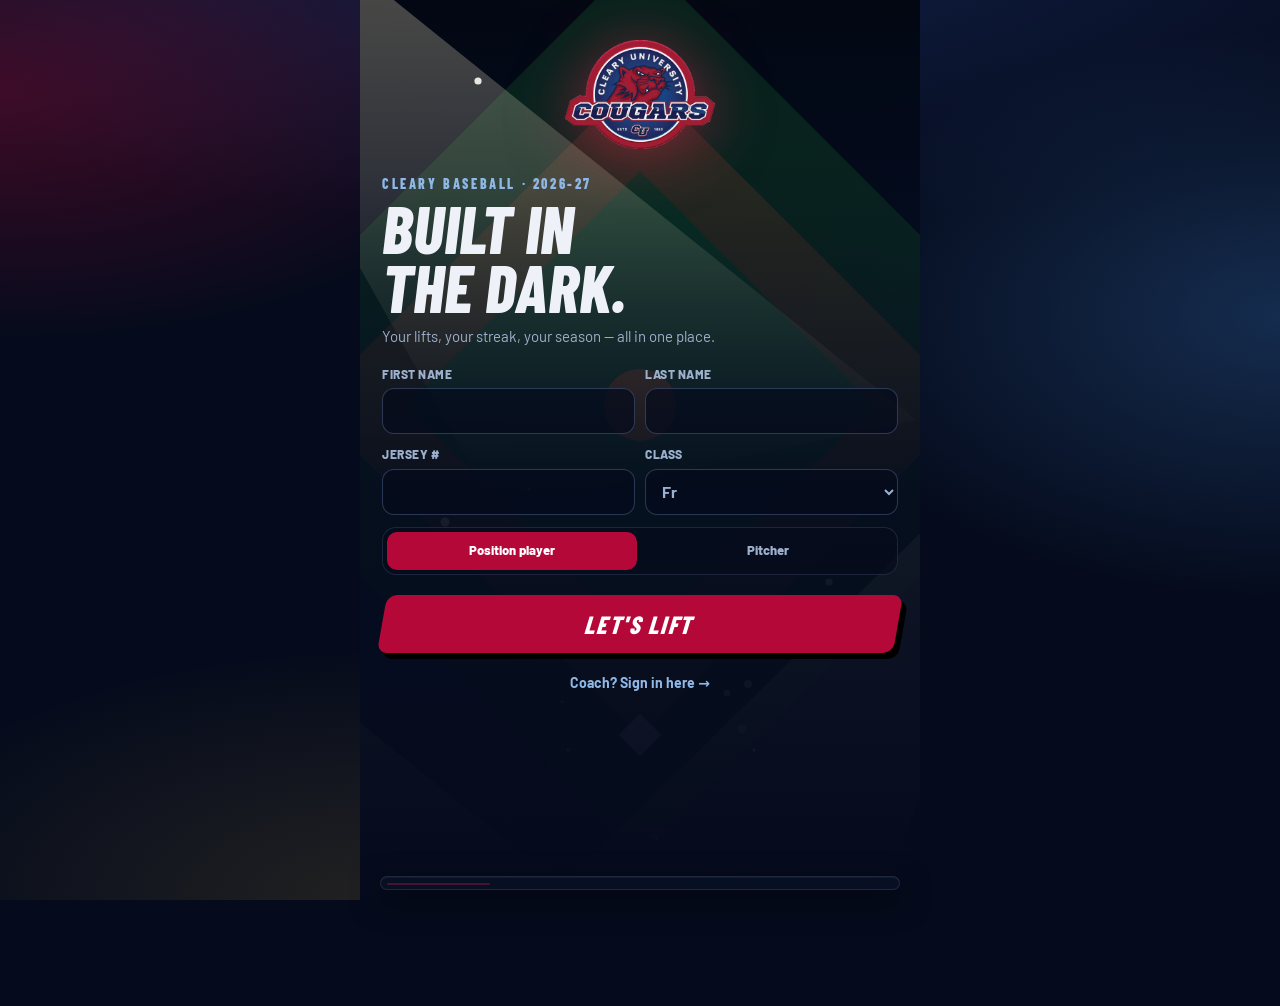
==== commit 798b9b93: "Back to the standard layout (Today home); modern glass panels with a glimmer sweep Co-Authored-By: C" ====
--- a/index.html
+++ b/index.html
@@ -18,17 +18,16 @@
 <meta name="apple-mobile-web-app-status-bar-style" content="black-translucent">
 <link rel="preconnect" href="https://fonts.googleapis.com"><link rel="preconnect" href="https://fonts.gstatic.com" crossorigin>
 <link href="https://fonts.googleapis.com/css2?family=Barlow+Condensed:ital,wght@0,600;0,700;0,800;1,700;1,800&family=Barlow:wght@500;600;700;800&family=Permanent+Marker&display=swap" rel="stylesheet">
-<link rel="stylesheet" href="style.css?v=13">
+<link rel="stylesheet" href="style.css?v=15">
 </head>
 <body>
 <main id="main"></main>
 <nav id="nav" hidden></nav>
-<script src="data.js?v=13"></script>
-<script src="core.js?v=13"></script>
-<script src="fx.js?v=13"></script>
-<script src="map.js?v=13"></script>
-<script src="coach.js?v=13"></script>
-<script src="gym.js?v=13"></script>
-<script src="app.js?v=13"></script>
+<script src="data.js?v=15"></script>
+<script src="core.js?v=15"></script>
+<script src="fx.js?v=15"></script>
+<script src="map.js?v=15"></script>
+<script src="coach.js?v=15"></script>
+<script src="app.js?v=15"></script>
 </body>
 </html>
--- a/style.css
+++ b/style.css
@@ -470,3 +470,44 @@
 .lcard{animation:cupglow 2.5s ease-in-out infinite}.tlights circle:first-child{animation:pulse 3s ease-in-out infinite;transform-box:fill-box;transform-origin:center}
 
 .pview .compass{top:calc(104px + env(safe-area-inset-top))}
+
+/* ================= MODERN GLASS ================= */
+/* soft color glows behind everything so the glass has something to frost */
+body{background:
+  radial-gradient(60% 40% at 0% 10%,rgba(179,8,56,.32),transparent 70%),
+  radial-gradient(55% 45% at 100% 35%,rgba(58,120,194,.30),transparent 70%),
+  radial-gradient(60% 40% at 30% 100%,rgba(243,195,74,.12),transparent 70%),
+  radial-gradient(120% 60% at 50% -10%,#12224A 0,var(--bg) 60%),var(--bg);background-attachment:fixed}
+:root{--glass:linear-gradient(135deg,rgba(255,255,255,.10),rgba(255,255,255,.025) 55%,rgba(255,255,255,.05));--gbor:rgba(255,255,255,.13);--gshadow:inset 0 1px 0 rgba(255,255,255,.14),inset 0 -1px 0 rgba(0,0,0,.25),0 10px 28px rgba(0,0,0,.32)}
+.card,.tile,.fi,.br,.lift,.wchip,.cl,.mil,.pri,.crow,.stp,.srow,.how div,.how2,.wsong,.capcall,.tourcall,.pvcall,.plq.empty,.cs4 div,.tbtn2{
+  position:relative;overflow:hidden;background:var(--glass),rgba(14,28,62,.42);border:1px solid var(--gbor);
+  backdrop-filter:blur(18px) saturate(1.5);-webkit-backdrop-filter:blur(18px) saturate(1.5);box-shadow:var(--gshadow)}
+.card,.stp{border-radius:22px}.tile,.fi,.br,.lift,.cl,.mil,.pri,.crow,.tbtn2{border-radius:16px}.srow{border-radius:14px}.wchip{border-radius:16px}
+/* the glimmer: a soft band of light that glides across each panel every few seconds */
+.card::after,.tile::after,.fi::after,.br::after,.lift::after,.wchip::after,.cl::after,.mil::after,.pri::after,.crow::after,.stp::after,.srow::after,.capcall::after,.tourcall::after,.pvcall::after,.cs4 div::after,.tbtn2::after{
+  content:"";position:absolute;top:0;bottom:0;left:0;width:60%;pointer-events:none;z-index:2;
+  background:linear-gradient(105deg,transparent 0,rgba(255,255,255,.0) 20%,rgba(255,255,255,.24) 48%,rgba(190,220,255,.14) 54%,transparent 80%);
+  transform:translateX(-140%) skewX(-12deg);animation:glimmer 7.5s cubic-bezier(.4,0,.2,1) infinite;animation-delay:var(--gd,0s)}
+@keyframes glimmer{0%,62%{transform:translateX(-140%) skewX(-12deg)}86%,100%{transform:translateX(260%) skewX(-12deg)}}
+/* stagger the sweep so it ripples down the page instead of flashing all at once */
+:nth-child(2)>.card::after,.card:nth-child(2)::after,.fi:nth-child(2)::after,.br:nth-child(2)::after,.lift:nth-child(2)::after,.srow:nth-child(2)::after,.pri:nth-child(2)::after,.crow:nth-child(2)::after,.mil:nth-child(2)::after,.tile:nth-child(2)::after,.wchip:nth-child(2)::after{--gd:.35s}
+.card:nth-child(3)::after,.fi:nth-child(3)::after,.br:nth-child(3)::after,.lift:nth-child(3)::after,.srow:nth-child(3)::after,.pri:nth-child(3)::after,.crow:nth-child(3)::after,.mil:nth-child(3)::after,.wchip:nth-child(3)::after{--gd:.7s}
+.card:nth-child(4)::after,.fi:nth-child(4)::after,.br:nth-child(4)::after,.lift:nth-child(4)::after,.srow:nth-child(4)::after,.pri:nth-child(4)::after,.crow:nth-child(4)::after,.mil:nth-child(4)::after{--gd:1.05s}
+.card:nth-child(n+5)::after,.fi:nth-child(n+5)::after,.br:nth-child(n+5)::after,.lift:nth-child(n+5)::after,.srow:nth-child(n+5)::after,.pri:nth-child(n+5)::after,.crow:nth-child(n+5)::after,.mil:nth-child(n+5)::after{--gd:1.4s}
+.card>*,.tile>*,.fi>*,.br>*,.lift>*,.stp>*,.srow>*{position:relative;z-index:3}
+/* keep each panel's own accent on top of the glass */
+.srow.done{background:linear-gradient(135deg,rgba(47,184,115,.24),rgba(47,184,115,.08)),rgba(14,28,62,.4);border-color:rgba(47,184,115,.5)}
+.srow.warm{border-color:rgba(243,195,74,.22)}.srow.optset{background:transparent;border-style:dashed}
+.br.me{background:linear-gradient(135deg,rgba(232,39,79,.30),rgba(179,8,56,.10)),rgba(14,28,62,.4);border-color:rgba(232,39,79,.55)}
+.fi.me{border-color:rgba(232,39,79,.5)}.wchip.on{background:linear-gradient(135deg,rgba(232,39,79,.28),rgba(232,39,79,.06)),rgba(14,28,62,.42)}
+.capcall{background:linear-gradient(135deg,rgba(243,195,74,.22),rgba(90,169,255,.10)),rgba(14,28,62,.42);border-color:rgba(243,195,74,.5)}
+.tourcall{background:linear-gradient(135deg,rgba(179,8,56,.34),rgba(58,120,194,.14)),rgba(14,28,62,.42);border-color:rgba(232,39,79,.5)}
+.vault{background:radial-gradient(120% 80% at 50% 0,rgba(58,90,190,.45),rgba(13,20,48,.5) 70%)}.why{background:linear-gradient(135deg,rgba(0,43,92,.55),rgba(58,120,194,.18)),rgba(14,28,62,.42)}
+.stp.bdone{border-color:rgba(47,184,115,.5)}
+/* modern touches */
+.sec-h h2{font-size:20px;letter-spacing:1px}.sec-h{margin-top:10px}
+.pill{border-radius:24px;backdrop-filter:blur(10px);-webkit-backdrop-filter:blur(10px)}
+.sheet{background:linear-gradient(180deg,rgba(24,44,92,.88),rgba(10,22,48,.94));backdrop-filter:blur(24px);-webkit-backdrop-filter:blur(24px);border-color:rgba(255,255,255,.14)}
+.hero{border-radius:0 0 32px 32px;box-shadow:0 20px 50px rgba(0,0,0,.35)}.tbar{border-radius:0 0 30px 30px}
+.wob .stp{background:var(--glass),rgba(12,26,56,.55)}
+@media (prefers-reduced-motion:reduce){[class]::after{animation:none!important}}
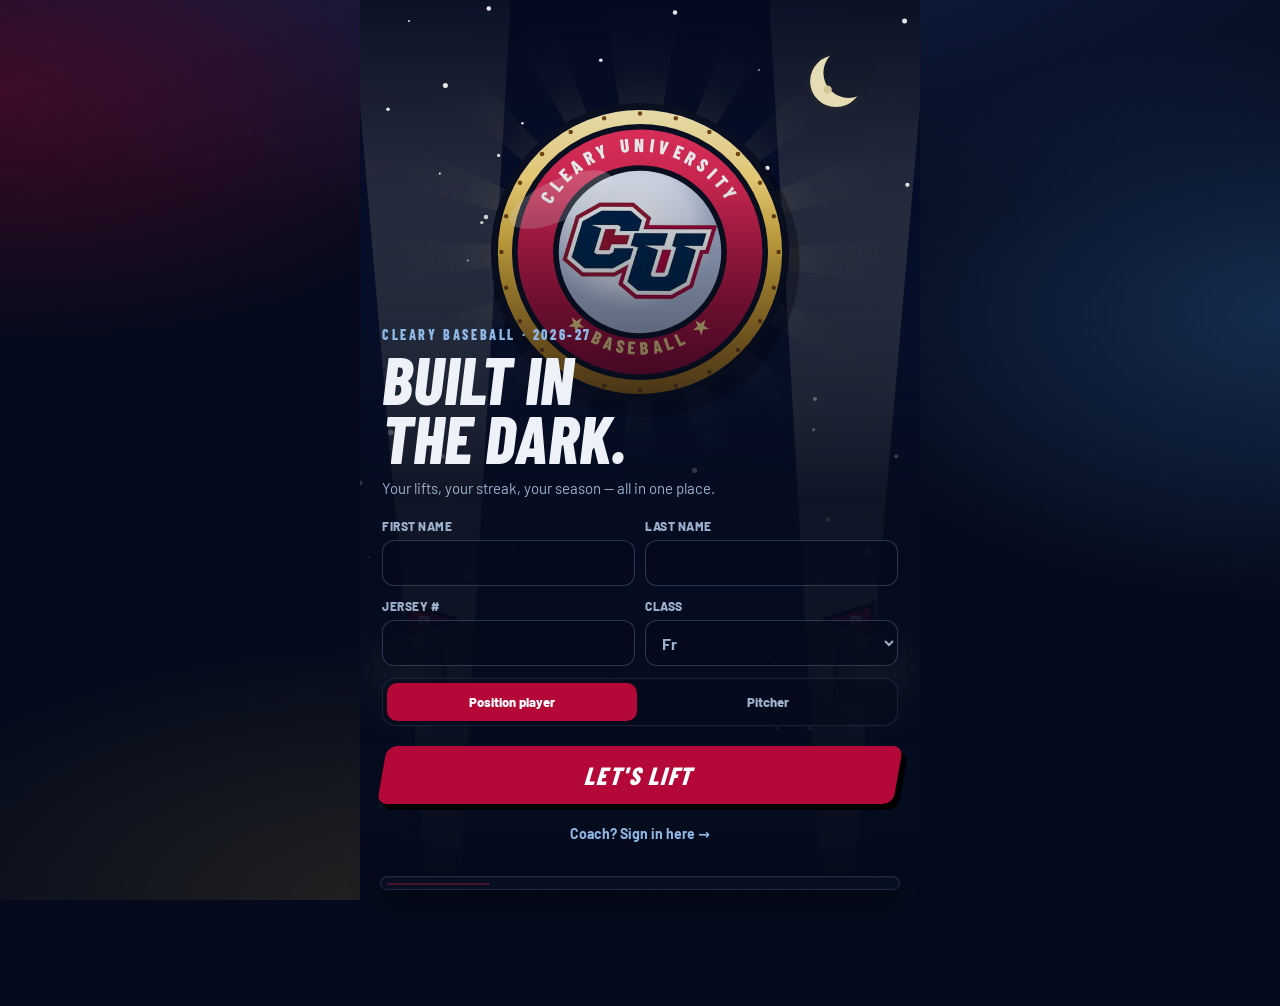
==== commit 80e021ba: "Cartoon night-game hero with an animated Cleary crest; crest in headers, welcome, map finish and sco" ====
--- a/index.html
+++ b/index.html
@@ -18,16 +18,17 @@
 <meta name="apple-mobile-web-app-status-bar-style" content="black-translucent">
 <link rel="preconnect" href="https://fonts.googleapis.com"><link rel="preconnect" href="https://fonts.gstatic.com" crossorigin>
 <link href="https://fonts.googleapis.com/css2?family=Barlow+Condensed:ital,wght@0,600;0,700;0,800;1,700;1,800&family=Barlow:wght@500;600;700;800&family=Permanent+Marker&display=swap" rel="stylesheet">
-<link rel="stylesheet" href="style.css?v=15">
+<link rel="stylesheet" href="style.css?v=18">
 </head>
 <body>
 <main id="main"></main>
 <nav id="nav" hidden></nav>
-<script src="data.js?v=15"></script>
-<script src="core.js?v=15"></script>
-<script src="fx.js?v=15"></script>
-<script src="map.js?v=15"></script>
-<script src="coach.js?v=15"></script>
-<script src="app.js?v=15"></script>
+<script src="data.js?v=18"></script>
+<script src="core.js?v=18"></script>
+<script src="fx.js?v=18"></script>
+<script src="map.js?v=18"></script>
+<script src="coach.js?v=18"></script>
+<script src="art.js?v=18"></script>
+<script src="app.js?v=18"></script>
 </body>
 </html>
--- a/style.css
+++ b/style.css
@@ -511,3 +511,30 @@
 .hero{border-radius:0 0 32px 32px;box-shadow:0 20px 50px rgba(0,0,0,.35)}.tbar{border-radius:0 0 30px 30px}
 .wob .stp{background:var(--glass),rgba(12,26,56,.55)}
 @media (prefers-reduced-motion:reduce){[class]::after{animation:none!important}}
+
+/* ===== cartoon crest + night-game hero ===== */
+.hero{min-height:min(566px,145vw);background:#040A1E}
+.hero .hgo{margin-top:min(92px,23vw)}
+.hscene svg.heroart{position:absolute;inset:0;width:100%;height:100%}
+.hshade{background:linear-gradient(180deg,rgba(4,10,30,0) 36%,rgba(4,10,30,.45) 52%,rgba(4,10,30,0) 66%,rgba(4,10,30,.15) 80%,rgba(4,10,30,.9))}
+.hero .kick{margin-top:min(186px,47vw)}
+.hero h1{font-size:clamp(50px,15vw,70px)}.hero h1.long{font-size:clamp(40px,12vw,56px)}
+.welcome .wkick{margin-top:min(296px,74vw)}.wlogo{display:none}
+.crest{animation:crestbob 4.5s ease-in-out infinite;transform-box:fill-box;transform-origin:center}
+@keyframes crestbob{0%,100%{translate:0 0}50%{translate:0 -6px}}
+.crays{animation:spin 30s linear infinite;transform-box:fill-box;transform-origin:center}
+.crays circle{mask:repeating-conic-gradient(#000 0 9deg,transparent 9deg 22deg)}
+.cshine{animation:cshine 6s ease-in-out infinite}@keyframes cshine{0%,55%{transform:skewX(-18) translateX(0)}80%,100%{transform:skewX(-18) translateX(300px)}}
+.crt{font:800 11px "Barlow Condensed","Arial Narrow",sans-serif;letter-spacing:2.6px;fill:#fff}.crt.b{fill:#FFE08A;font-size:10.5px}
+.minicrest .crt{font-size:7.4px;letter-spacing:1.4px}.minicrest .crt.b{font-size:7px}
+.sweep{animation:sweep 9s ease-in-out infinite alternate}.sweep.s2{animation-delay:-4.5s}@keyframes sweep{from{rotate:-14deg}to{rotate:14deg}}
+.pennant{animation:penn 1.8s ease-in-out infinite}@keyframes penn{0%,100%{transform:skewY(0)}50%{transform:skewY(-8deg) scaleX(.92)}}
+.pt{font:800 8px "Barlow Condensed",sans-serif;fill:#fff}
+.bulb{animation:twk2 2.6s ease-in-out infinite;animation-delay:var(--k)}@keyframes twk2{50%{opacity:.55}}
+.fan{animation:fan 1.4s ease-in-out infinite;animation-delay:var(--d)}@keyframes fan{0%,100%{transform:translateY(0)}50%{transform:translateY(-4px)}}
+.wallt{font:italic 800 21px "Barlow Condensed","Arial Narrow",sans-serif;letter-spacing:5px;fill:#fff;paint-order:stroke;stroke:#0B1020;stroke-width:3px}
+.ball{offset-rotate:0deg;animation:ballfly 8s cubic-bezier(.4,.1,.6,.9) infinite;animation-delay:2s;opacity:0}
+@keyframes ballfly{0%{offset-distance:0%;opacity:1;rotate:0deg}22%{offset-distance:100%;opacity:1;rotate:720deg}23%,100%{offset-distance:100%;opacity:0}}
+.minicrest{flex:none;filter:drop-shadow(0 4px 10px rgba(0,0,0,.5))}
+.sbcrest{display:flex;justify-content:center;margin:-56px 0 4px}
+.finale .crest{animation-duration:3s}
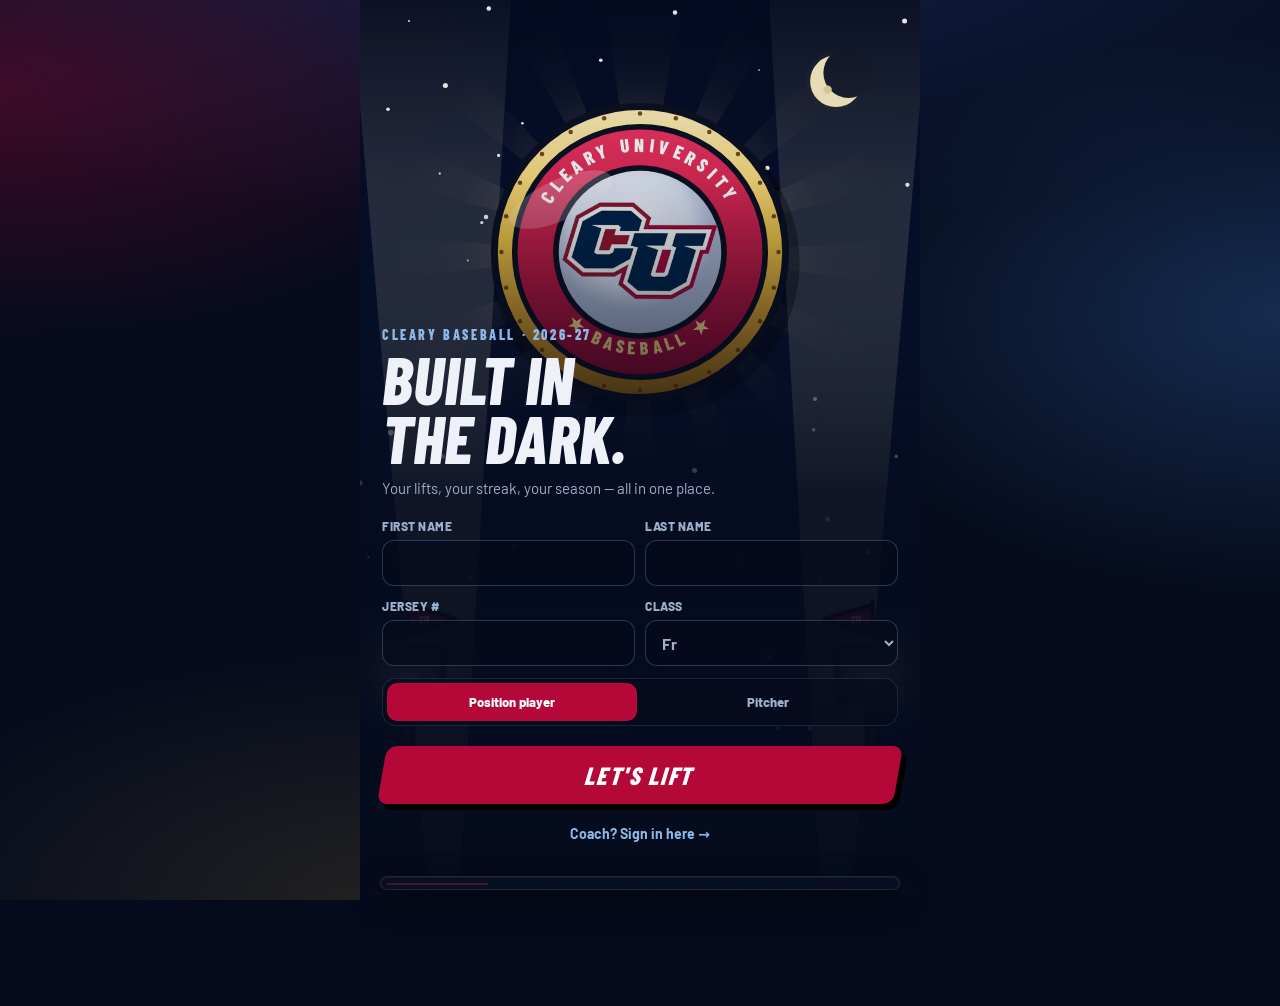
==== commit 5e6f14b8: "Music + nutrition under the day chips, nutrition tutorial, back-to-top button, drop CC games, center" ====
--- a/index.html
+++ b/index.html
@@ -18,17 +18,17 @@
 <meta name="apple-mobile-web-app-status-bar-style" content="black-translucent">
 <link rel="preconnect" href="https://fonts.googleapis.com"><link rel="preconnect" href="https://fonts.gstatic.com" crossorigin>
 <link href="https://fonts.googleapis.com/css2?family=Barlow+Condensed:ital,wght@0,600;0,700;0,800;1,700;1,800&family=Barlow:wght@500;600;700;800&family=Permanent+Marker&display=swap" rel="stylesheet">
-<link rel="stylesheet" href="style.css?v=18">
+<link rel="stylesheet" href="style.css?v=21">
 </head>
 <body>
 <main id="main"></main>
 <nav id="nav" hidden></nav>
-<script src="data.js?v=18"></script>
-<script src="core.js?v=18"></script>
-<script src="fx.js?v=18"></script>
-<script src="map.js?v=18"></script>
-<script src="coach.js?v=18"></script>
-<script src="art.js?v=18"></script>
-<script src="app.js?v=18"></script>
+<script src="data.js?v=21"></script>
+<script src="core.js?v=21"></script>
+<script src="fx.js?v=21"></script>
+<script src="map.js?v=21"></script>
+<script src="coach.js?v=21"></script>
+<script src="art.js?v=21"></script>
+<script src="sched.js?v=21"></script><script src="features.js?v=21"></script><script src="app.js?v=21"></script>
 </body>
 </html>
--- a/style.css
+++ b/style.css
@@ -538,3 +538,133 @@
 .minicrest{flex:none;filter:drop-shadow(0 4px 10px rgba(0,0,0,.5))}
 .sbcrest{display:flex;justify-content:center;margin:-56px 0 4px}
 .finale .crest{animation-duration:3s}
+/* ===== v19: season timeline ===== */
+.upnext{display:grid;gap:10px}
+.un{display:flex;align-items:center;gap:12px;padding:13px 14px;border-radius:18px;background:linear-gradient(135deg,rgba(29,74,154,.45),rgba(10,22,48,.6));border:1px solid rgba(143,184,230,.22);position:relative;overflow:hidden}
+.un small{display:block;font:800 11px var(--hd);letter-spacing:1.2px;text-transform:uppercase;color:var(--gold)}
+.un b{display:block;font:800 22px/1.05 var(--hd);text-transform:uppercase;letter-spacing:.3px}.un span{display:block;font-size:12.5px;color:var(--dim);margin-top:2px}
+.un.game{background:linear-gradient(135deg,rgba(179,8,56,.55),rgba(30,10,30,.6));border-color:rgba(232,39,79,.45)}
+.un.ms>i,.un.ph>i{flex:none;width:46px;height:46px;border-radius:50%;display:grid;place-items:center;font:800 22px var(--hd);font-style:normal;background:rgba(243,195,74,.16);color:var(--gold);border:2px solid rgba(243,195,74,.55)}
+.un.ph>i{background:color-mix(in srgb,var(--c) 25%,transparent);color:#fff;border-color:var(--c)}
+.opp{flex:none;border-radius:50%;display:grid;place-items:center;background:radial-gradient(circle at 35% 30%,color-mix(in srgb,var(--c) 70%,#fff),var(--c) 60%,color-mix(in srgb,var(--c) 60%,#000));border:2px solid rgba(255,255,255,.75);box-shadow:0 3px 10px rgba(0,0,0,.4)}
+.opp b{font:800 14px var(--hd);color:#fff;letter-spacing:.5px;text-shadow:0 1px 2px rgba(0,0,0,.5)}
+.strip2{padding:16px 14px 12px}.sbar{position:relative;height:22px;border-radius:11px;background:rgba(255,255,255,.06);margin:18px 0 6px}
+.sbar>i{position:absolute;top:0;bottom:0;background:var(--c);opacity:.85;border-right:1px solid rgba(0,0,0,.35)}.sbar>i:first-child{border-radius:11px 0 0 11px}.sbar>i:nth-last-of-type(1){border-radius:0 11px 11px 0}
+.sbar>em{position:absolute;top:-7px;width:3px;height:7px;margin-left:-1.5px;background:#fff;border-radius:2px}.sbar>em.past{opacity:.35}
+.sbar>u{position:absolute;top:-6px;bottom:-6px;width:3px;margin-left:-1.5px;background:var(--gold);border-radius:2px;box-shadow:0 0 12px var(--gold);text-decoration:none}
+.sbar>u span{position:absolute;bottom:100%;left:50%;transform:translateX(-50%);font:800 10px var(--hd);letter-spacing:1px;text-transform:uppercase;color:var(--gold);margin-bottom:2px;white-space:nowrap}
+.smon{display:flex;justify-content:space-between;font:700 10.5px var(--hd);color:var(--mute);letter-spacing:.5px;text-transform:uppercase}
+.skey{display:flex;gap:14px;flex-wrap:wrap;margin-top:10px;font-size:11.5px;color:var(--dim)}.skey span{display:flex;align-items:center;gap:6px}
+.skey i{width:14px;height:8px;border-radius:4px}.skey .k1{background:linear-gradient(90deg,#E0712B,#3A78C2,#B30838,#2FB873)}.skey .k2{width:3px;height:10px;background:#fff}.skey .k3{width:3px;height:12px;background:var(--gold);box-shadow:0 0 8px var(--gold)}
+.sfilt{position:sticky;top:8px;z-index:6;backdrop-filter:blur(10px);-webkit-backdrop-filter:blur(10px)}
+.tl{position:relative;display:flex;flex-direction:column;gap:8px;padding-left:4px}
+.tl::before{content:"";position:absolute;left:29px;top:10px;bottom:10px;width:2px;background:linear-gradient(180deg,rgba(143,184,230,.35),rgba(143,184,230,.08))}
+.tl-m{font:800 24px var(--hd);text-transform:uppercase;letter-spacing:1px;margin:14px 0 2px 64px}.tl-m small{font-size:14px;color:var(--mute)}
+.tl-i{position:relative;display:flex;align-items:center;gap:10px;text-align:left;width:100%;padding:10px 12px 10px 0;border-radius:16px;background:rgba(14,28,62,.55);border:1px solid rgba(143,184,230,.14);color:inherit;font:inherit}
+.tl-d{flex:none;width:54px;text-align:center;position:relative;z-index:1}.tl-d small{display:block;font:700 10px var(--hd);letter-spacing:1px;text-transform:uppercase;color:var(--mute)}.tl-d b{font:800 22px/1 var(--hd)}
+.tl-c{flex:1;min-width:0}.tl-c small{display:block;font:800 10.5px var(--hd);letter-spacing:1px;text-transform:uppercase;color:var(--c,var(--gold))}
+.tl-c b{display:block;font:800 17px/1.1 var(--hd);text-transform:uppercase;letter-spacing:.3px}.tl-c span{display:block;font-size:12px;color:var(--dim);margin-top:2px}
+.tl-i.past{opacity:.48}.tl-i.past.week{opacity:.6}
+.tl-i.phase{background:linear-gradient(90deg,color-mix(in srgb,var(--c) 40%,transparent),rgba(14,28,62,.5) 70%);border-color:color-mix(in srgb,var(--c) 60%,transparent);padding-top:14px;padding-bottom:14px}
+.tl-i.phase .tl-c b{font-size:21px}
+.tl-i.week{border-left:4px solid var(--c);padding-left:0}.tl-i.week .tl-d{width:50px}
+.tl-i.week.cur{background:linear-gradient(90deg,rgba(243,195,74,.22),rgba(14,28,62,.55));border-color:rgba(243,195,74,.6);box-shadow:0 0 0 1px rgba(243,195,74,.35),0 6px 24px rgba(243,195,74,.15)}
+.wkdots{display:flex;gap:4px}.wkdots i{width:9px;height:9px;border-radius:50%;background:rgba(255,255,255,.14)}.wkdots i.on{background:#2FB873;box-shadow:0 0 6px #2FB873}.wkdots i.ex{background:#8FB8E6}
+.tl-i em.won{font-style:normal;font-size:16px;color:#2FB873;font-weight:800;padding-right:2px}
+.tl-i.game{background:linear-gradient(90deg,rgba(179,8,56,.28),rgba(14,28,62,.55) 60%);border-color:rgba(232,39,79,.3)}.tl-i.game.fall{background:linear-gradient(90deg,rgba(224,113,43,.24),rgba(14,28,62,.55) 60%);border-color:rgba(224,113,43,.3)}
+.ha{flex:none;font:800 10.5px var(--hd);letter-spacing:1px;font-style:normal;padding:4px 8px;border-radius:8px}.ha.h{background:rgba(47,184,115,.2);color:#6FE3A5}.ha.a{background:rgba(143,184,230,.16);color:#BFD6F2}
+.tl-i.brk{background:repeating-linear-gradient(135deg,rgba(143,184,230,.08) 0 10px,rgba(143,184,230,.02) 10px 20px);border-style:dashed}
+.tl-ic{flex:none;width:34px;height:34px;border-radius:50%;display:grid;place-items:center;font-style:normal;color:var(--gold);background:rgba(243,195,74,.12);border:1.5px solid rgba(243,195,74,.4)}
+.tl-i.event .tl-ic{color:#8FB8E6;background:rgba(143,184,230,.1);border-color:rgba(143,184,230,.35);font-size:12px}
+.tl-i.milestone{border-color:rgba(243,195,74,.35)}.tl-i.milestone.big{background:linear-gradient(90deg,rgba(243,195,74,.3),rgba(179,8,56,.25));border:1.5px solid var(--gold);padding-top:16px;padding-bottom:16px}
+.tl-i.milestone.big .tl-c b{font-size:21px;color:#FFE39A}
+.tl-today{position:relative;margin:6px 0;height:2px;background:var(--gold);box-shadow:0 0 14px var(--gold);border-radius:2px;scroll-margin-top:140px}
+.tl-today span{position:absolute;left:10px;top:50%;transform:translateY(-50%);background:var(--gold);color:#1a1200;font:800 12px var(--hd);letter-spacing:1px;text-transform:uppercase;padding:4px 10px;border-radius:999px}
+/* ===== levels ===== */
+.chip.lv{cursor:pointer;border:0;font:inherit}button.tile{text-align:left;color:inherit;font:inherit;cursor:pointer}.tile .tap{font-style:normal;color:var(--gold)}
+.lvtop{display:flex;gap:14px;align-items:center;margin-bottom:16px}.lvtop small{font:700 11px var(--hd);letter-spacing:1px;text-transform:uppercase;color:var(--mute)}.lvtop b{display:block;font:800 28px/1 var(--hd);text-transform:uppercase}.lvtop span{font-size:12.5px;color:var(--dim)}
+.lvbadge{flex:none;width:64px;height:64px;border-radius:18px;display:grid;place-items:center;font:800 32px var(--hd);background:radial-gradient(circle at 35% 30%,color-mix(in srgb,var(--c) 60%,#fff),var(--c));color:#0b1430;box-shadow:0 0 26px color-mix(in srgb,var(--c) 60%,transparent);transform:rotate(-6deg)}
+.ladder{display:flex;flex-direction:column;gap:8px;position:relative}
+.rung{display:flex;align-items:center;gap:12px;padding:11px 12px;border-radius:16px;background:rgba(255,255,255,.04);border:1px solid rgba(255,255,255,.08);opacity:.6}
+.rung.got{opacity:1;border-color:color-mix(in srgb,var(--c) 45%,transparent)}.rung.cur{opacity:1;background:linear-gradient(90deg,color-mix(in srgb,var(--c) 30%,transparent),rgba(255,255,255,.03));border:1.5px solid var(--c);box-shadow:0 0 22px color-mix(in srgb,var(--c) 30%,transparent)}
+.rb{flex:none;width:38px;height:38px;border-radius:50%;display:grid;place-items:center;font:800 18px var(--hd);border:2px solid var(--c);color:var(--c)}.rung.got .rb{background:var(--c);color:#0b1430}
+.rt{flex:1}.rt b{display:block;font:800 18px var(--hd);text-transform:uppercase}.rt small{font-size:12px;color:var(--dim)}.rt .xpbar{margin-top:6px}.rung>em{font-style:normal;color:var(--c);font-weight:800}
+.kg{font:800 15px var(--hd);text-transform:uppercase;letter-spacing:1px;margin:18px 0 8px;color:var(--gold)}
+.howxp{display:grid;gap:6px}.howxp div{display:flex;justify-content:space-between;padding:9px 12px;border-radius:12px;background:rgba(255,255,255,.04);font-size:13.5px}.howxp b{color:var(--gold);font:800 16px var(--hd)}
+/* ===== effort card ===== */
+.pceff{margin-top:6px;font:800 9.5px var(--hd);letter-spacing:2px;color:rgba(255,255,255,.75);text-align:center}
+.effnote{display:flex;gap:10px;align-items:flex-start;padding:12px 14px;border-radius:14px;background:linear-gradient(135deg,rgba(243,195,74,.16),rgba(232,39,79,.1));border:1px solid rgba(243,195,74,.4);font-size:13px;line-height:1.4;color:#F4E6C4}
+.effnote .ico{flex:none;width:20px;height:20px;color:#FF9F43;margin-top:1px}.effnote.big{font-size:14px;margin:12px 0}
+button.br{width:100%;text-align:left;color:inherit;font:inherit;cursor:pointer;grid-template-columns:30px 1fr auto auto 10px}.br .cv{font-style:normal;color:var(--mute);font-weight:800}
+/* ===== quick row / music ===== */
+.qrow{display:grid;grid-template-columns:1fr 1fr;gap:10px}
+.qb{display:flex;flex-direction:column;align-items:flex-start;gap:2px;padding:14px;border-radius:18px;text-align:left;color:inherit;font:inherit;background:linear-gradient(135deg,rgba(29,185,84,.22),rgba(14,28,62,.55));border:1px solid rgba(29,185,84,.35);cursor:pointer}
+.qb.nut{background:linear-gradient(135deg,rgba(243,195,74,.22),rgba(14,28,62,.55));border-color:rgba(243,195,74,.38)}
+.qb>i{font-style:normal;font-size:20px;line-height:1;margin-bottom:4px}.qb>i .ico{width:22px;height:22px;color:#6FE3A5}.qb b{font:800 18px var(--hd);text-transform:uppercase}.qb small{font-size:11.5px;color:var(--dim);line-height:1.25}
+.mtile{display:flex;gap:12px;align-items:center;padding:14px;border-radius:18px;background:linear-gradient(135deg,rgba(232,39,79,.28),rgba(14,28,62,.6));border:1px solid rgba(232,39,79,.4);margin-bottom:8px}
+.mtile.pl{background:linear-gradient(135deg,color-mix(in srgb,var(--c) 30%,transparent),rgba(14,28,62,.6));border-color:color-mix(in srgb,var(--c) 55%,transparent);margin-top:18px}
+.mic{flex:none;width:52px;height:52px;border-radius:14px;display:grid;place-items:center;background:rgba(0,0,0,.3);font-size:24px}.mic .ico{width:26px;height:26px}
+.mt small{display:block;font:800 11px var(--hd);letter-spacing:1.2px;text-transform:uppercase;color:var(--gold)}.mt b{display:block;font:800 20px/1.1 var(--hd);text-transform:uppercase;word-break:break-word}.mt span{font-size:12px;color:var(--dim)}
+#mpform{margin-top:10px}#mpform .wide{margin-top:10px}a.pill{text-decoration:none;display:grid;place-items:center}
+/* ===== nutrition ===== */
+.linkb.back{align-self:flex-start;margin-top:4px}
+.ntoday{padding:16px}.nth{display:flex;justify-content:space-between;align-items:center}.nth small{font:700 11px var(--hd);letter-spacing:1px;text-transform:uppercase;color:var(--mute)}.nth b{display:block;font:800 22px var(--hd);text-transform:uppercase}
+.wibadge{font:800 12px var(--hd);letter-spacing:.5px;padding:6px 10px;border-radius:999px;background:rgba(47,184,115,.2);color:#6FE3A5;border:1px solid rgba(47,184,115,.45)}
+.ncal2{text-align:center;margin:10px 0}.ncal2 b{display:block;font:800 52px/1 var(--hd);color:var(--gold);text-shadow:0 0 24px rgba(243,195,74,.35)}.ncal2 small{font:700 12px var(--hd);letter-spacing:2px;text-transform:uppercase;color:var(--dim)}
+.nin{display:grid;grid-template-columns:repeat(4,1fr);gap:8px}
+.nin label{display:flex;flex-direction:column;align-items:center;gap:4px;padding:10px 6px;border-radius:14px;background:rgba(0,0,0,.25);border:1.5px solid color-mix(in srgb,var(--c) 55%,transparent)}
+.nin span{font:800 11px var(--hd);letter-spacing:1px;text-transform:uppercase;color:var(--c)}.nin input{width:100%;text-align:center;background:transparent;border:0;color:#fff;font:800 24px var(--hd);outline:none}.nin em{font-style:normal;font-size:11px;color:var(--mute)}
+.mrow2{display:flex;gap:6px;overflow-x:auto;scrollbar-width:none;padding:2px}.mrow2::-webkit-scrollbar{display:none}
+.mrow2 button{flex:none;padding:8px 12px;border-radius:12px;background:rgba(255,255,255,.05);border:1px solid rgba(255,255,255,.1);color:var(--dim);font:800 14px var(--hd);text-transform:uppercase}.mrow2 button small{font-size:10px;margin-left:2px;opacity:.7}
+.mrow2 button.on{background:var(--red);border-color:var(--hot);color:#fff}
+.nsh{display:flex;justify-content:space-between;align-items:baseline;margin-bottom:10px}.nsh b{font:800 20px var(--hd);text-transform:uppercase}.nsh small{color:var(--dim);font-size:12px}
+.nstat{display:grid;grid-template-columns:repeat(4,1fr);gap:6px;text-align:center}.nstat b{display:block;font:800 22px var(--hd)}.nstat b i{font-size:12px;font-style:normal;color:var(--mute)}.nstat small{font-size:10.5px;color:var(--dim)}
+.ngoal{display:grid;grid-template-columns:1fr 1fr 1fr;gap:8px;margin-top:12px}.ngoal label,.ngoal div{display:flex;flex-direction:column;gap:4px;font:700 10.5px var(--hd);letter-spacing:.5px;text-transform:uppercase;color:var(--mute)}
+.ngoal input{background:rgba(0,0,0,.25);border:1px solid rgba(255,255,255,.12);border-radius:10px;padding:8px;color:#fff;font:800 17px var(--hd);width:100%}.ngoal div b{font:800 20px var(--hd);color:#6FE3A5;padding-top:4px}
+.nspark{width:100%;height:46px;margin-top:12px}.nspark polyline{stroke:#6FE3A5;stroke-width:2;vector-effect:non-scaling-stroke}
+.nlog{padding:8px}.nlh,.nlr{display:grid;grid-template-columns:52px repeat(4,1fr) 52px;gap:4px;align-items:center}
+.nlh span{font:800 10px var(--hd);letter-spacing:.5px;text-transform:uppercase;color:var(--mute);text-align:center;padding:4px 0}
+.nlr{padding:2px 0;border-top:1px solid rgba(255,255,255,.05)}.nlr span{font:700 12.5px var(--hd);color:var(--dim)}.nlr span i{font-style:normal;font-size:10px;margin-left:2px}
+.nlr input{width:100%;min-width:0;text-align:center;background:rgba(0,0,0,.2);border:1px solid rgba(255,255,255,.08);border-radius:8px;padding:6px 2px;color:#fff;font:700 14px var(--hd)}
+.nlr.wi input[data-nf="w"]{border-color:rgba(47,184,115,.55);background:rgba(47,184,115,.08)}.nlr.td{background:rgba(243,195,74,.08);border-radius:8px}.nlr.td span{color:var(--gold)}
+.nlr .nc{text-align:right;color:var(--gold);padding-right:4px}
+.nhow p{font-size:13px;color:var(--dim);line-height:1.45;margin-top:6px}.nhow>b{font:800 16px var(--hd);text-transform:uppercase}
+/* ===== Hall of Fame · Cleary ===== */
+.hof{background:radial-gradient(120% 55% at 50% 0,rgba(179,8,56,.55) 0,rgba(0,43,92,.9) 45%,#03122E 100%)!important;border:2px solid var(--gold)!important;box-shadow:0 0 0 4px rgba(0,43,92,.8),0 0 40px rgba(243,195,74,.18)}
+.hof .dome{position:relative;padding-top:8px}.hcrest{display:flex;justify-content:center}.hcrest .minicrest{width:110px;height:110px}
+.hban{display:flex;align-items:center;justify-content:center;gap:10px;margin-top:6px}.hban img{width:34px;height:34px;object-fit:contain;filter:drop-shadow(0 2px 6px rgba(0,0,0,.5))}
+.hof .dome h2{color:#fff;margin:0;font-size:30px;letter-spacing:3px;text-shadow:0 2px 0 var(--red),0 0 18px rgba(243,195,74,.35)}.hof .dome p{color:#BFD6F2}
+.hof .plq{position:relative;overflow:hidden;background:linear-gradient(180deg,#0B3A78,#012052);border:2px solid var(--gold);box-shadow:inset 0 0 0 3px rgba(179,8,56,.7)}
+.hof .plq .plg{position:absolute;right:-10px;bottom:-10px;width:64px;opacity:.12;pointer-events:none}
+.hof .plq small{color:#FFE39A}.hof .plq span{color:#BFD6F2}.hof .plq b{color:#fff}.hof .plq.empty{opacity:.75}.hof .plq.empty b.q{color:var(--gold)}
+.un .opp b,.tl-i .opp b{display:inline;font:800 14px var(--hd);margin:0}.tl-c span{text-transform:none;font-family:var(--bd,inherit);letter-spacing:0}
+.hof .dome h2{white-space:nowrap;font-size:28px}.hban{flex-wrap:nowrap}
+.nin input{font-size:22px;padding:2px 0!important;height:auto!important;border:0!important;box-shadow:none!important}
+.nlr input{height:30px!important;padding:2px!important;font-size:14px!important;border-radius:8px!important}
+.nlr{padding:3px 0}.ngoal{align-items:end}.ngoal label,.ngoal div{justify-content:flex-end}
+.un .opp,.tl-i .opp{display:grid;margin:0;color:#fff}
+/* v20 */
+.hme{display:flex;align-items:center;gap:6px;min-width:0}
+.hme b{font:800 16px var(--hd);text-transform:uppercase;letter-spacing:.5px;white-space:nowrap;overflow:hidden;text-overflow:ellipsis;max-width:120px;padding:6px 10px;border-radius:999px;background:rgba(5,11,28,.55);border:1px solid rgba(255,255,255,.14);backdrop-filter:blur(6px);-webkit-backdrop-filter:blur(6px)}
+.hme b:empty{display:none}
+.hib{flex:none;width:36px;height:36px;border-radius:50%;display:grid;place-items:center;font-size:17px;line-height:1;color:#6FE3A5;background:rgba(5,11,28,.55);border:1px solid rgba(255,255,255,.16);backdrop-filter:blur(6px);-webkit-backdrop-filter:blur(6px);padding:0;cursor:pointer}
+.hib .ico{width:18px;height:18px}
+.sfilt{position:static}.sfrow{position:sticky;top:8px;z-index:6}
+.gotoday{position:fixed;left:50%;transform:translateX(-50%);bottom:calc(var(--nav) + 26px + env(safe-area-inset-bottom));z-index:39;display:flex;align-items:center;gap:6px;padding:10px 16px;border-radius:999px;border:0;background:var(--gold);color:#1a1200;font:800 14px var(--hd);letter-spacing:1px;text-transform:uppercase;box-shadow:0 8px 24px rgba(0,0,0,.45),0 0 18px rgba(243,195,74,.35);cursor:pointer}
+.gotoday .ico{width:16px;height:16px}
+.lvhow{margin:-4px 0 12px}
+.pace{display:block;position:relative;margin-top:7px;height:18px;border-radius:9px;background:rgba(255,255,255,.06);overflow:hidden}
+.pace i{position:absolute;left:0;top:0;bottom:0;background:linear-gradient(90deg,color-mix(in srgb,var(--c) 55%,transparent),color-mix(in srgb,var(--c) 25%,transparent));border-radius:9px}
+.pace em{position:relative;display:block;font:700 10.5px/18px var(--bd);font-style:normal;color:#E8EEF8;padding-left:8px;white-space:nowrap;overflow:hidden;text-overflow:ellipsis}
+#nav button span{white-space:nowrap}
+.tl-c span{text-transform:none!important}.hme b{max-width:140px;font-size:15px}
+/* v21 */
+#nav{grid-template-columns:repeat(var(--n,5),minmax(0,1fr))}#nav button{min-width:0}#nav button span{overflow:hidden;text-overflow:clip;max-width:100%}
+.wchips+.qrow{margin-top:-2px}
+.nbar{display:flex;justify-content:space-between;align-items:center}
+.ntstep{text-align:center;padding:8px 6px 4px}.ntic{font-size:54px;line-height:1;margin-bottom:10px}.ntstep small{font:800 11px var(--hd);letter-spacing:1.5px;text-transform:uppercase;color:var(--gold)}
+.ntstep b{display:block;font:800 26px/1.1 var(--hd);text-transform:uppercase;margin:4px 0 8px}.ntstep p{font-size:15px;color:var(--dim);line-height:1.5;margin:0 auto;max-width:340px;min-height:92px}
+.ntdots{display:flex;justify-content:center;gap:6px;margin:14px 0}.ntdots i{width:8px;height:8px;border-radius:4px;background:rgba(255,255,255,.18);transition:width .25s}.ntdots i.on{width:22px;background:var(--gold)}
+#totop{position:fixed;right:16px;bottom:calc(var(--nav) + 26px + env(safe-area-inset-bottom));z-index:39;width:44px;height:44px;border-radius:50%;border:1px solid rgba(255,255,255,.2);background:rgba(9,17,38,.85);backdrop-filter:blur(10px);-webkit-backdrop-filter:blur(10px);color:#fff;font:800 20px var(--hd);box-shadow:0 8px 20px rgba(0,0,0,.4);opacity:0;transform:translateY(10px) scale(.8);pointer-events:none;transition:.25s}
+#totop.on{opacity:1;transform:none;pointer-events:auto}
+#nav::before{box-sizing:border-box}
